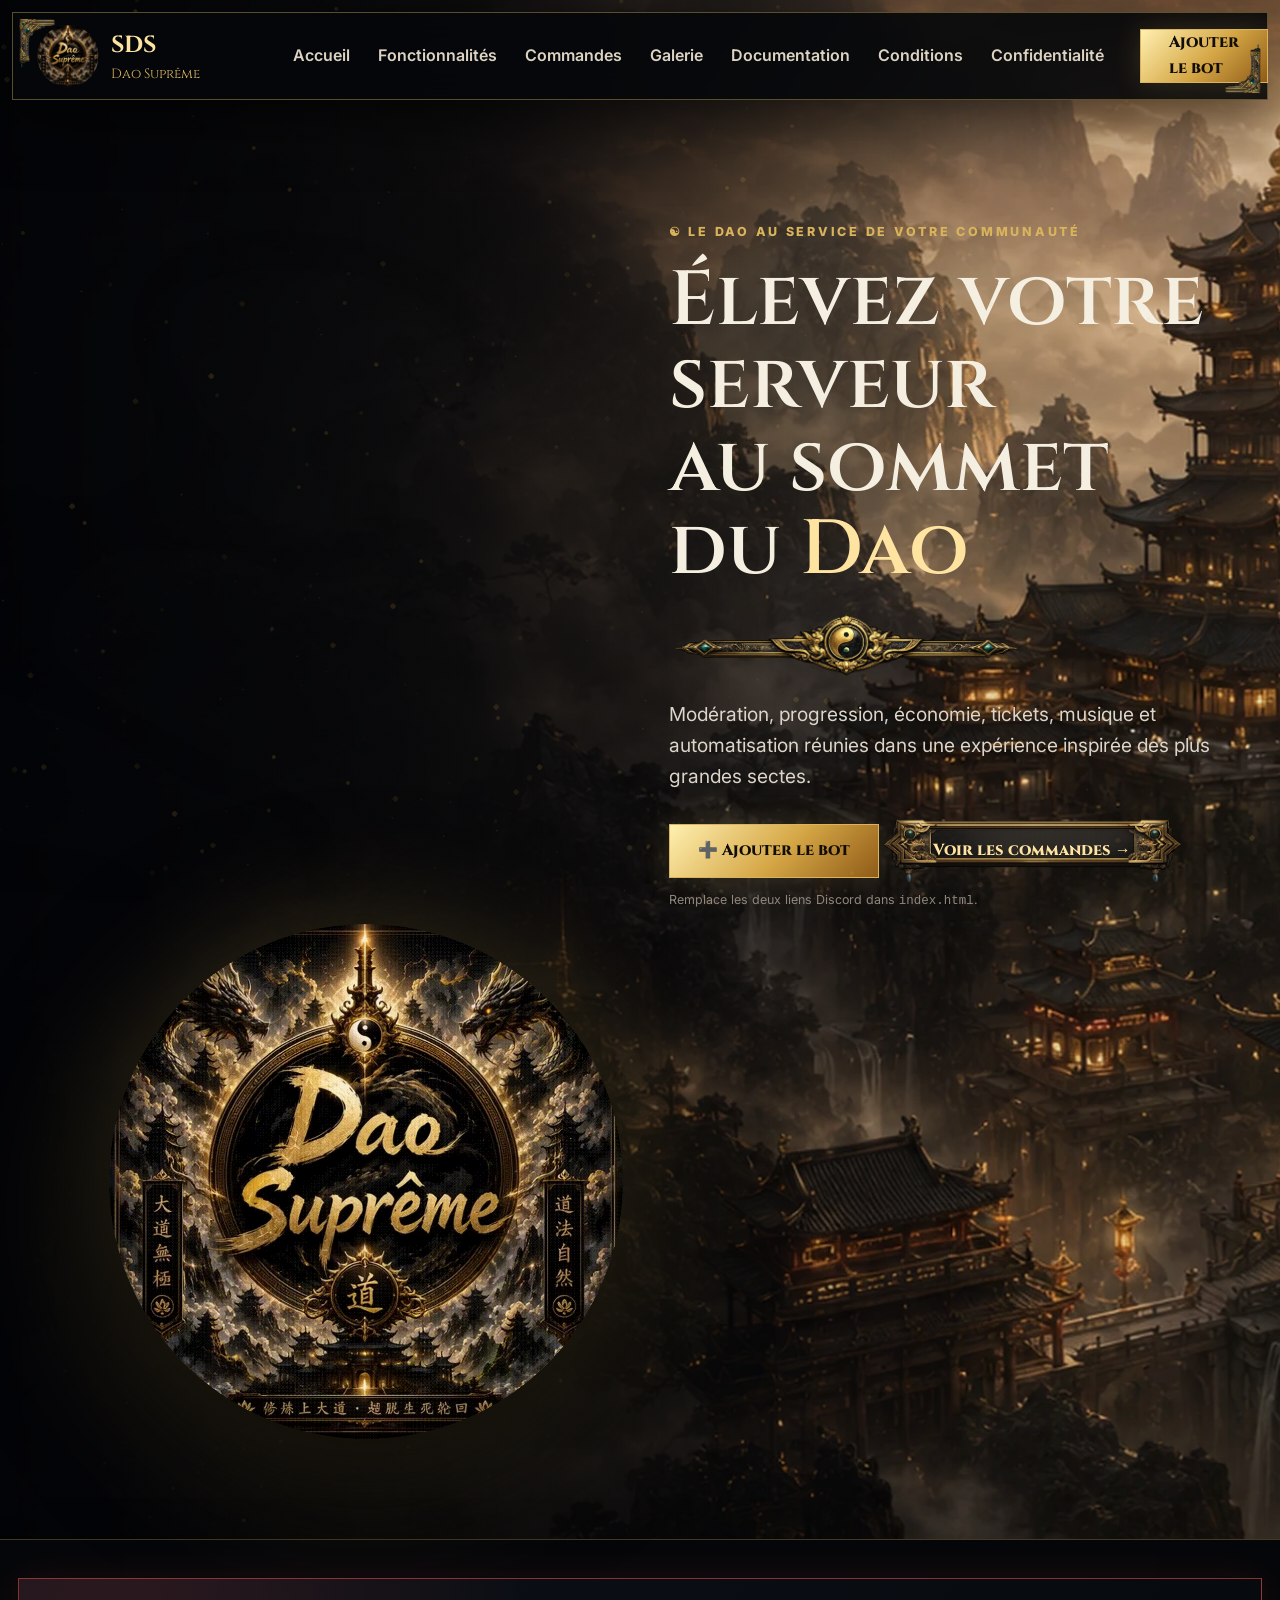
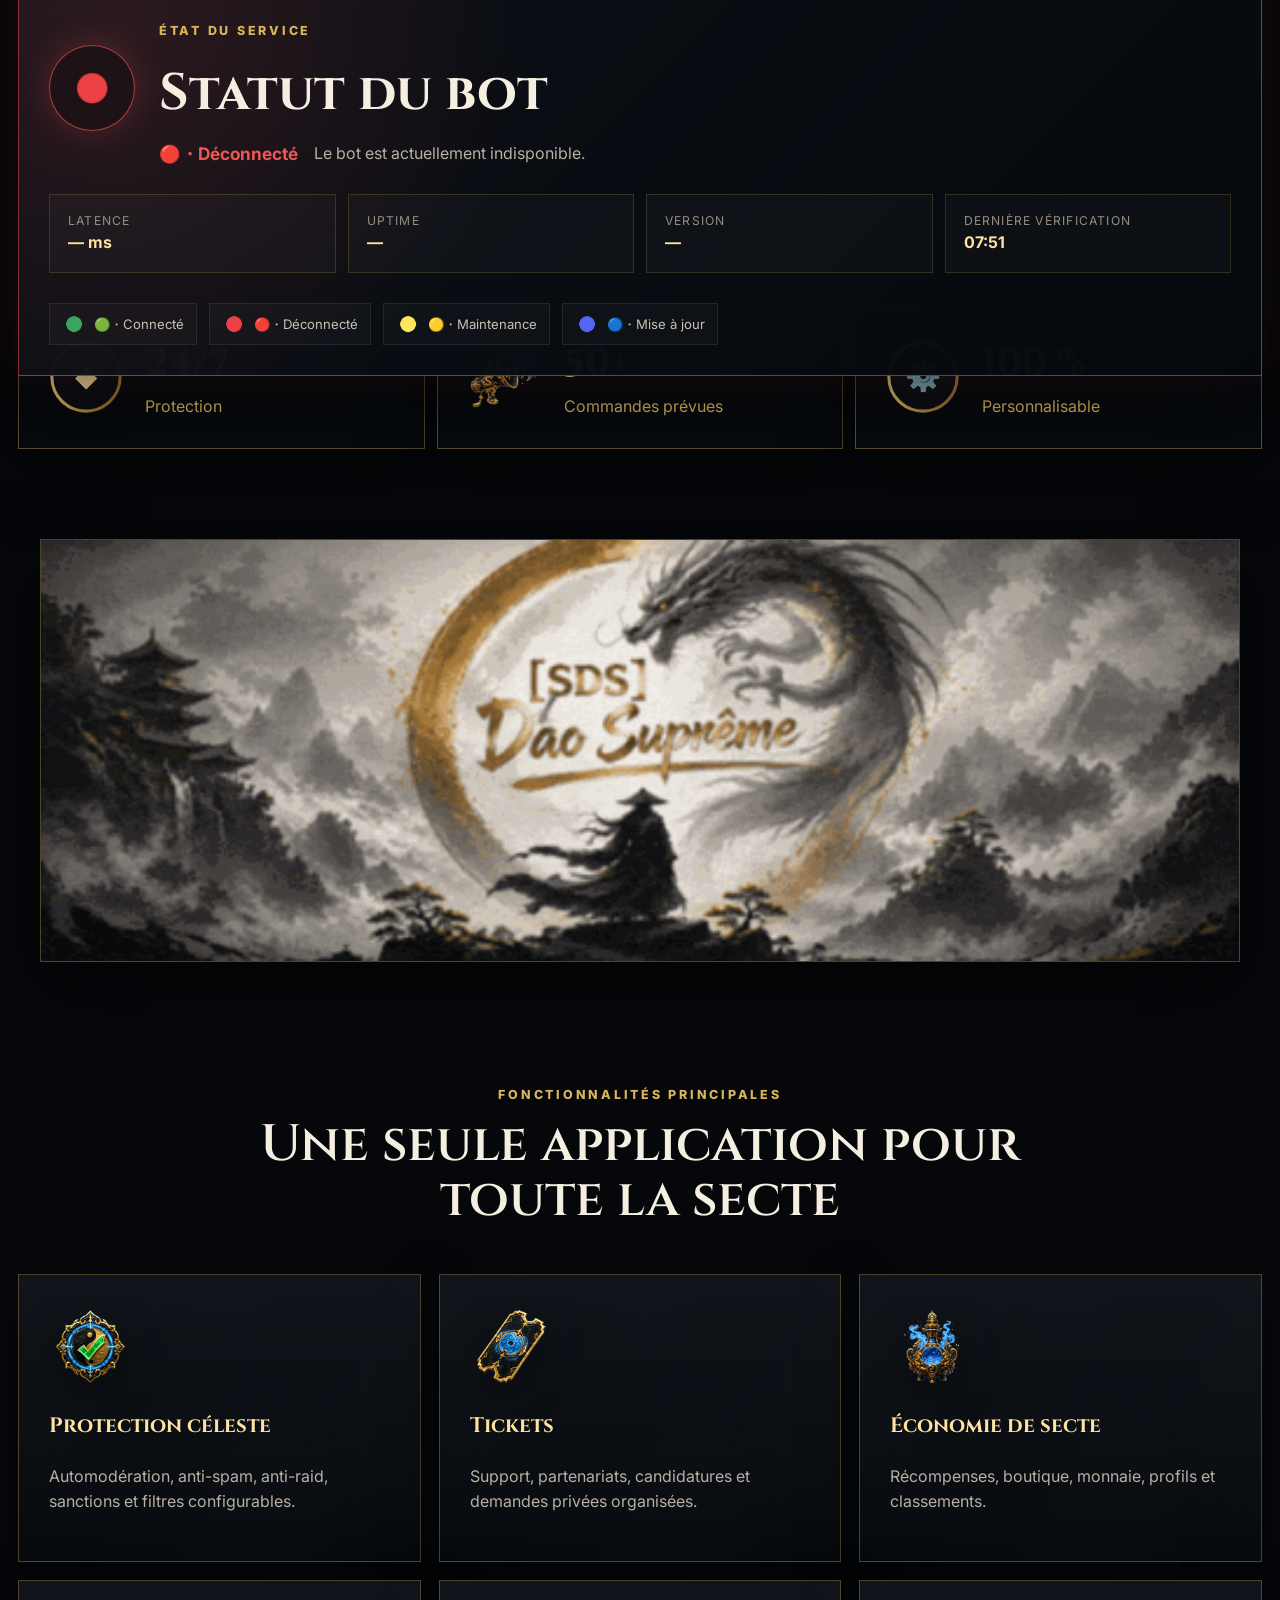
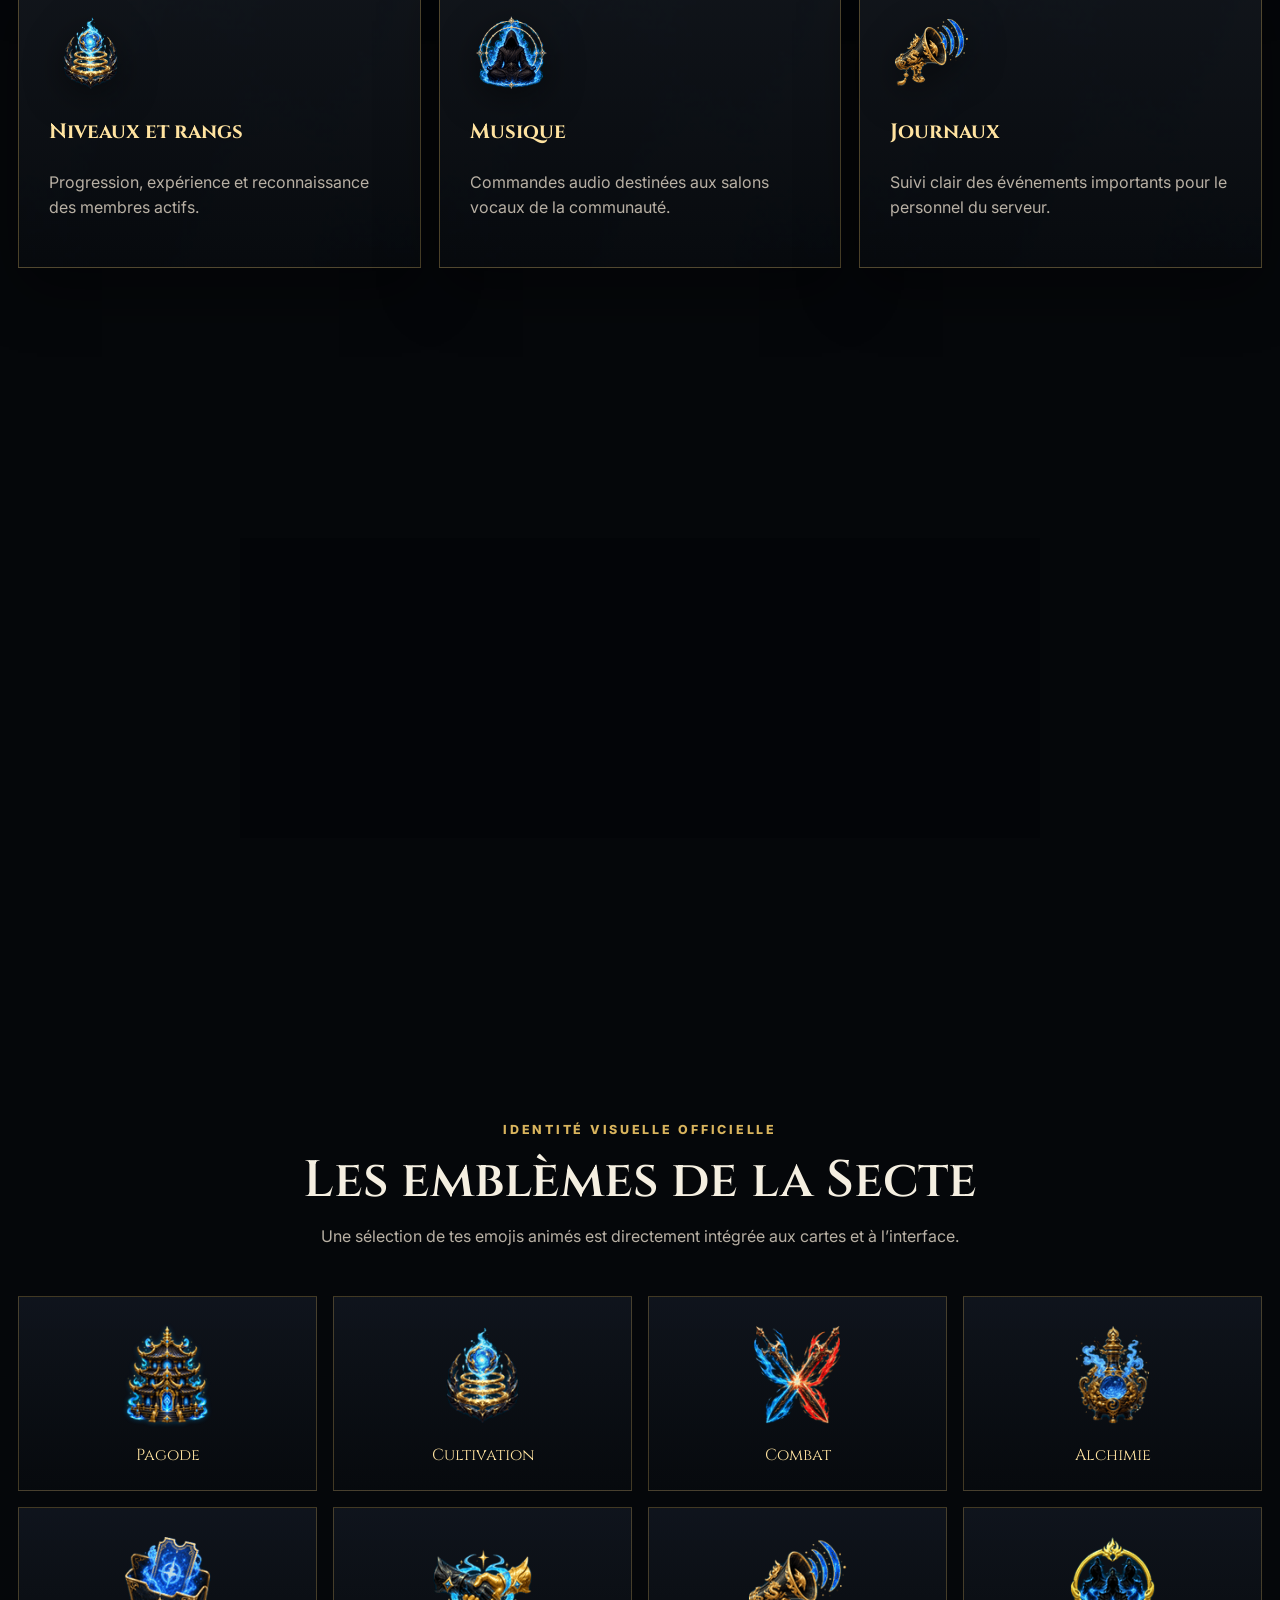
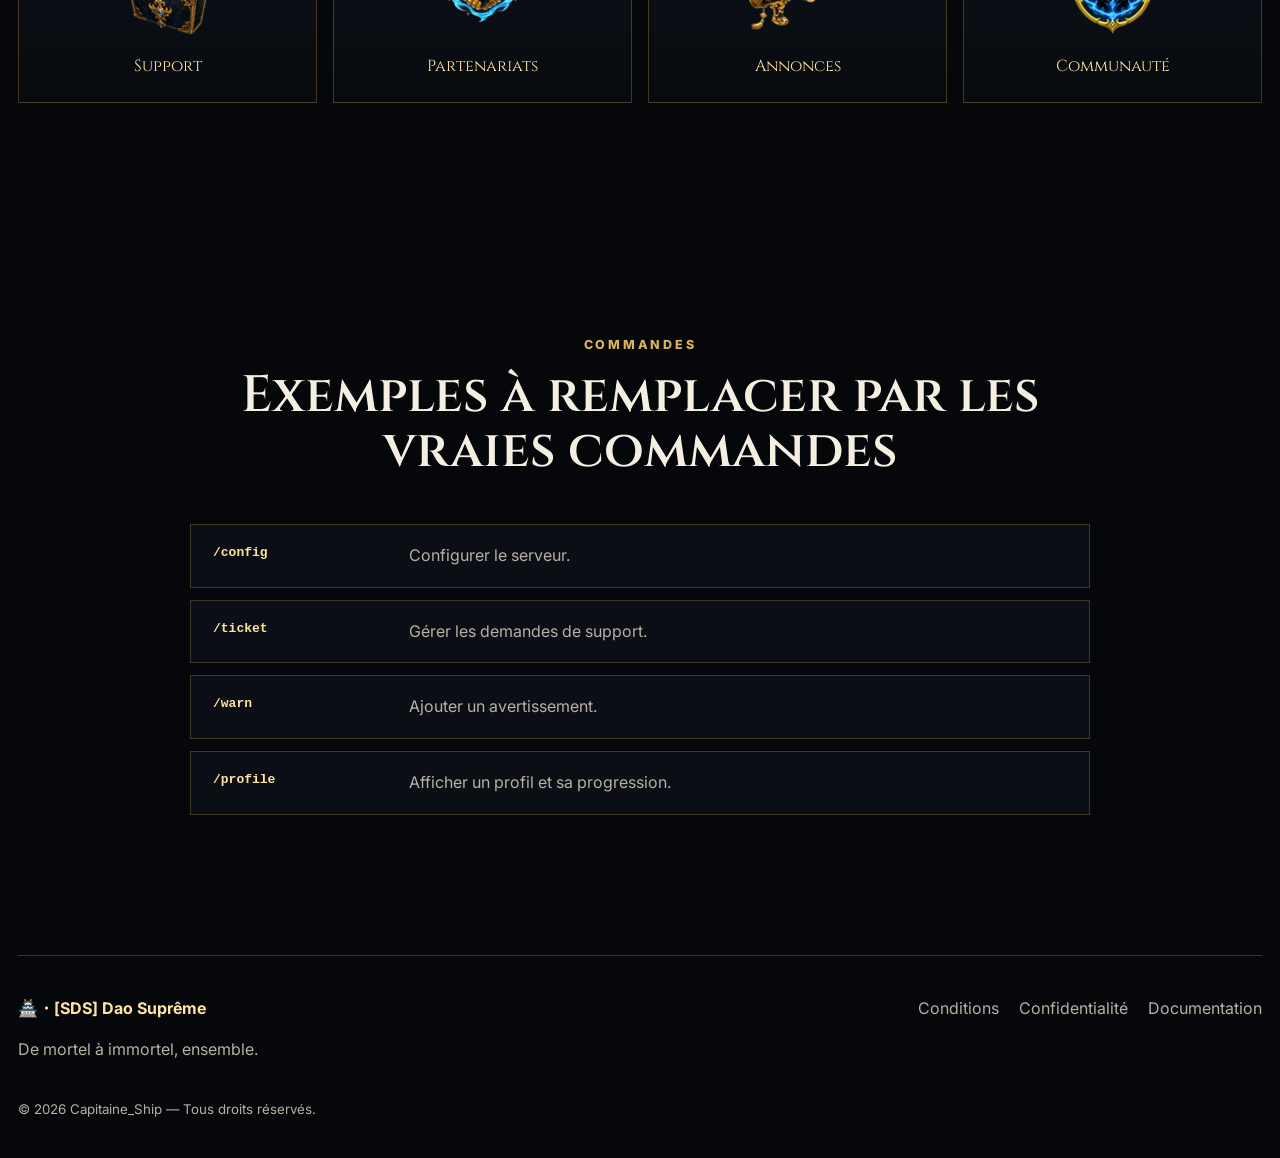
==== index.html @ 2de08980 "Initial Dao Suprême Website V3 Added the complete V3 website with premium SVG assets, animated backg" ====
<!doctype html>
<html lang="fr">
<head>
<meta charset="utf-8">
<meta name="viewport" content="width=device-width,initial-scale=1">
<meta name="theme-color" content="#07090d">
<meta name="description" content="Site officiel du bot Discord 🏯・[SDS] Dao Suprême.">
<title>🏯・[SDS] Dao Suprême</title>
<link rel="icon" href="assets/logos/favicon.png">
<link rel="stylesheet" href="css/style.css">
</head>
<body>
<div class="vfx fog"></div><div class="vfx particles"></div>
<header class="topbar">
  <a class="brand" href="#accueil"><img src="assets/logos/logo-officiel-rond.webp" alt=""><span><b>SDS</b><small>Dao Suprême</small></span></a>
  <button class="menu" aria-label="Menu">☰</button>
  <nav>
    <a href="#accueil">Accueil</a><a href="#fonctionnalites">Fonctionnalités</a>
    <a href="#commandes">Commandes</a><a href="#galerie">Galerie</a><a href="docs.html">Documentation</a>
    <a href="terms.html">Conditions</a><a href="privacy.html">Confidentialité</a>
  </nav>
  <a class="gold-btn top-cta" href="https://discord.com/oauth2/authorize" target="_blank" rel="noopener">Ajouter le bot</a>
</header>

<main>
<section class="hero" id="accueil">
  <div class="hero-overlay"></div>
  <div class="hero-copy">
    <p class="kicker">☯ Le Dao au service de votre communauté</p>
    <h1>Élevez votre serveur<br>au sommet du <span>Dao</span></h1>
    <div class="divider"></div>
    <p class="lead">Modération, progression, économie, tickets, musique et automatisation réunies dans une expérience inspirée des plus grandes sectes.</p>
    <div class="actions">
      <a class="gold-btn" href="https://discord.com/oauth2/authorize" target="_blank" rel="noopener">➕ Ajouter le bot</a>
      <a class="dark-btn" href="#commandes">Voir les commandes →</a>
    </div>
    <p class="edit-note">Remplace les deux liens Discord dans <code>index.html</code>.</p>
  </div>
  <div class="hero-logo"><img src="assets/logos/logo-officiel-rond.webp" alt="Logo Dao Suprême"></div>
</section>

<section class="bot-status-section" aria-labelledby="bot-status-title">
  <div class="status-card">
    <div class="status-main">
      <div class="status-icon-shell">
        <img id="bot-status-icon" src="assets/status/disconnected.webp" alt="">
      </div>
      <div>
        <p class="kicker">État du service</p>
        <h2 id="bot-status-title">Statut du bot</h2>
        <div class="status-line">
          <strong id="bot-status-label">🔴・Déconnecté</strong>
          <span id="bot-status-detail">En attente de connexion à l’API de statut.</span>
        </div>
      </div>
    </div>

    <div class="status-meta">
      <div><span>Latence</span><strong id="bot-latency">— ms</strong></div>
      <div><span>Uptime</span><strong id="bot-uptime">—</strong></div>
      <div><span>Version</span><strong id="bot-version">—</strong></div>
      <div><span>Dernière vérification</span><strong id="bot-last-check">—</strong></div>
    </div>

    <div class="status-legend" aria-label="Légende des états">
      <span><img src="assets/status/connected.webp" alt="">🟢・Connecté</span>
      <span><img src="assets/status/disconnected.webp" alt="">🔴・Déconnecté</span>
      <span><img src="assets/status/maintenance.webp" alt="">🟡・Maintenance</span>
      <span><img src="assets/status/updating.webp" alt="">🔵・Mise à jour</span>
    </div>
  </div>
</section>

<section class="stats">
  <article><img src="assets/icons/support.svg" alt=""><div><strong>24/7</strong><span>Protection</span></div></article>
  <article><img src="assets/emojis/annonce.gif" alt=""><div><strong>50+</strong><span>Commandes prévues</span></div></article>
  <article><img src="assets/icons/configuration.svg" alt=""><div><strong>100 %</strong><span>Personnalisable</span></div></article>
</section>

<section class="banner"><img src="assets/banners/banniere-sds-animee.gif" alt="[SDS] Dao Suprême"></section>

<section class="content-section" id="fonctionnalites">
  <header><p class="kicker">Fonctionnalités principales</p><h2>Une seule application pour toute la secte</h2></header>
  <div class="cards">
    <article><img src="assets/emojis/verification.gif" alt=""><h3>Protection céleste</h3><p>Automodération, anti-spam, anti-raid, sanctions et filtres configurables.</p></article>
    <article><img src="assets/emojis/ticket.gif" alt=""><h3>Tickets</h3><p>Support, partenariats, candidatures et demandes privées organisées.</p></article>
    <article><img src="assets/emojis/alchimie.gif" alt=""><h3>Économie de secte</h3><p>Récompenses, boutique, monnaie, profils et classements.</p></article>
    <article><img src="assets/emojis/cultivation.gif" alt=""><h3>Niveaux et rangs</h3><p>Progression, expérience et reconnaissance des membres actifs.</p></article>
    <article><img src="assets/emojis/meditation.gif" alt=""><h3>Musique</h3><p>Commandes audio destinées aux salons vocaux de la communauté.</p></article>
    <article><img src="assets/emojis/annonce.gif" alt=""><h3>Journaux</h3><p>Suivi clair des événements importants pour le personnel du serveur.</p></article>
  </div>
</section>

<section class="gate-section">
  <div><p class="kicker">Entrez dans la secte</p><h2>La Porte céleste vous attend</h2><p>Un univers visuel cohérent, du profil Discord jusqu'au site officiel.</p></div>
</section>


<section class="content-section emoji-showcase" id="galerie">
  <header>
    <p class="kicker">Identité visuelle officielle</p>
    <h2>Les emblèmes de la Secte</h2>
    <p>Une sélection de tes emojis animés est directement intégrée aux cartes et à l’interface.</p>
  </header>
  <div class="emoji-grid">
    <article><img src="assets/emojis/pagode.webp" alt="Pagode"><span>Pagode</span></article>
    <article><img src="assets/emojis/cultivation.gif" alt="Cultivation"><span>Cultivation</span></article>
    <article><img src="assets/emojis/combat.gif" alt="Combat"><span>Combat</span></article>
    <article><img src="assets/emojis/alchimie.gif" alt="Alchimie"><span>Alchimie</span></article>
    <article><img src="assets/emojis/ticket_open.gif" alt="Ticket"><span>Support</span></article>
    <article><img src="assets/emojis/partenariat.gif" alt="Partenariat"><span>Partenariats</span></article>
    <article><img src="assets/emojis/annonce.gif" alt="Annonce"><span>Annonces</span></article>
    <article><img src="assets/emojis/groupe.gif" alt="Groupe"><span>Communauté</span></article>
  </div>
</section>

<section class="content-section commands" id="commandes">
  <header><p class="kicker">Commandes</p><h2>Exemples à remplacer par les vraies commandes</h2></header>
  <div class="command-list">
    <div><code>/config</code><span>Configurer le serveur.</span></div>
    <div><code>/ticket</code><span>Gérer les demandes de support.</span></div>
    <div><code>/warn</code><span>Ajouter un avertissement.</span></div>
    <div><code>/profile</code><span>Afficher un profil et sa progression.</span></div>
  </div>
</section>
</main>

<footer>
  <div><b>🏯・[SDS] Dao Suprême</b><p>De mortel à immortel, ensemble.</p></div>
  <div><a href="terms.html">Conditions</a><a href="privacy.html">Confidentialité</a><a href="docs.html">Documentation</a></div>
  <small>© 2026 Capitaine_Ship — Tous droits réservés.</small>
</footer>
<script src="js/config.js"></script>
<script src="js/status.js"></script>
<script src="js/script.js"></script>
</body></html>
---- css/style.css ----
@import url('https://fonts.googleapis.com/css2?family=Cinzel:wght@500;600;700&family=Inter:wght@400;500;600;700;800&display=swap');
:root{--bg:#05070a;--panel:#0b0f15;--text:#f5efe1;--muted:#b8b0a4;--gold:#d9b45d;--gold2:#ffe3a0;--red:#8f241c}
*{box-sizing:border-box}html{scroll-behavior:smooth}body{margin:0;background:#05070a;color:var(--text);font-family:Inter,sans-serif;line-height:1.6;overflow-x:hidden}a{text-decoration:none;color:inherit}img{display:block}.vfx{position:fixed;inset:0;pointer-events:none;z-index:5}.fog{background:url("../assets/vfx/brume.png") center/cover;opacity:.11;animation:fog 28s ease-in-out infinite alternate}.particles{background:url("../assets/vfx/particules-dorees.png") center/cover;opacity:.22;animation:float 18s linear infinite}@keyframes fog{to{transform:translateX(3%) scale(1.04)}}@keyframes float{to{transform:translateY(-2%)}}.topbar{position:fixed;z-index:20;top:12px;left:50%;transform:translateX(-50%);width:min(1460px,calc(100% - 24px));min-height:88px;display:flex;align-items:center;gap:36px;padding:12px 24px;background:rgba(5,7,10,.91);border:1px solid rgba(217,180,93,.4);box-shadow:0 20px 60px rgba(0,0,0,.55);backdrop-filter:blur(16px)}.topbar:before,.topbar:after{content:"";position:absolute;width:39px;height:52px;background:url("../assets/ui/coin-ornement.svg") center/contain no-repeat}.topbar:before{left:4px;top:4px}.topbar:after{right:4px;bottom:4px;transform:rotate(180deg)}.topbar.compact{position:relative;margin-top:12px}.brand{display:flex;align-items:center;gap:12px;min-width:220px}.brand img{width:62px;height:62px;border-radius:50%}.brand span{display:flex;flex-direction:column}.brand b{font-family:Cinzel;font-size:1.45rem;color:var(--gold2)}.brand small{font-family:Cinzel;color:var(--gold)}nav{display:flex;gap:28px;align-items:center;margin:auto}nav a{color:#ddd3c2;font-weight:600}nav a:hover{color:var(--gold2)}.gold-btn,.dark-btn{display:inline-flex;align-items:center;justify-content:center;min-height:54px;padding:0 28px;font-weight:800;font-family:Cinzel;border:1px solid var(--gold);transition:.2s}.gold-btn{color:#120e07;background:linear-gradient(135deg,#fff0b0,#d5a645 54%,#8f5b18);box-shadow:0 0 30px rgba(217,180,93,.18)}.dark-btn{background:rgba(6,8,12,.76);color:var(--gold2)}.gold-btn:hover,.dark-btn:hover{transform:translateY(-2px);filter:brightness(1.08)}.menu{display:none;background:none;color:white;border:0;font-size:1.6rem}.hero{position:relative;min-height:900px;padding:210px max(5vw,48px) 100px;display:grid;grid-template-columns:1.05fr .95fr;align-items:center;background:linear-gradient(90deg,rgba(3,4,7,.98) 0%,rgba(3,4,7,.77) 37%,rgba(3,4,7,.08) 76%),url("../assets/backgrounds/hero-temple.webp") center/cover no-repeat;border-bottom:1px solid rgba(217,180,93,.3)}.hero:after{content:"";position:absolute;inset:0;background:url("../assets/vfx/rayons-lumiere.png") center/cover;opacity:.65;pointer-events:none}.hero-copy,.hero-logo{position:relative;z-index:2}.kicker{text-transform:uppercase;letter-spacing:.22em;color:var(--gold);font-weight:800;font-size:.78rem}.hero h1,.content-section h2,.gate-section h2,.legal h1{font-family:Cinzel;font-weight:600;line-height:1.08}.hero h1{font-size:clamp(3.5rem,6vw,7rem);margin:18px 0}.hero h1 span{color:var(--gold2)}.divider{width:min(780px,92%);height:70px;background:url("../assets/ui/separateur-dao.svg") left center/contain no-repeat}.lead{max-width:720px;font-size:1.2rem;color:#ddd5c9}.actions{display:flex;gap:18px;flex-wrap:wrap;margin-top:32px}.edit-note{font-size:.78rem;color:#8f877c}.hero-logo{display:grid;place-items:center}.hero-logo img{width:min(520px,85%);border-radius:50%;filter:drop-shadow(0 30px 70px rgba(0,0,0,.85)) drop-shadow(0 0 35px rgba(217,180,93,.25));animation:pulse 4.5s ease-in-out infinite}@keyframes pulse{50%{transform:scale(1.025)}}.stats{position:relative;z-index:8;width:min(1400px,calc(100% - 36px));margin:-72px auto 0;display:grid;grid-template-columns:repeat(3,1fr);gap:12px}.stats article{display:flex;align-items:center;gap:20px;padding:28px;background:rgba(7,10,14,.96);border:1px solid rgba(217,180,93,.4);box-shadow:0 24px 65px rgba(0,0,0,.5)}.stats img{width:78px}.stats strong{font-family:Cinzel;font-size:2.4rem;color:var(--gold2);display:block}.stats span{color:var(--gold)}.banner{width:min(1200px,calc(100% - 36px));margin:90px auto 0;border:1px solid rgba(217,180,93,.35);box-shadow:0 25px 70px rgba(0,0,0,.55);overflow:hidden}.banner img{width:100%;height:auto}.content-section{width:min(1300px,calc(100% - 36px));margin:0 auto;padding:110px 0}.content-section header{text-align:center;max-width:900px;margin:0 auto 46px}.content-section h2,.gate-section h2{font-size:clamp(2.4rem,4vw,4.5rem);margin:12px 0}.cards{display:grid;grid-template-columns:repeat(3,1fr);gap:18px}.cards article{position:relative;padding:30px;border:1px solid rgba(217,180,93,.32);background:linear-gradient(180deg,rgba(17,21,27,.96),rgba(7,10,14,.96)),url("../assets/textures/obsidienne.webp");box-shadow:0 22px 55px rgba(0,0,0,.4)}.cards article:after{content:"";position:absolute;inset:-3px;background:url("../assets/ui/cadre-carte.svg") center/100% 100% no-repeat;opacity:.72;pointer-events:none;z-index:2}.cards article>*{position:relative;z-index:3}.cards img{width:68px}.cards h3{font-family:Cinzel;color:var(--gold2);font-size:1.3rem}.cards p{color:var(--muted)}.gate-section{min-height:620px;display:flex;align-items:center;justify-content:center;text-align:center;padding:70px 24px;background:linear-gradient(rgba(3,4,7,.3),rgba(3,4,7,.7)),url("../assets/backgrounds/porte-celeste-animee.gif") center/cover no-repeat;background-attachment:fixed}.gate-section>div{max-width:800px;padding:42px;background:rgba(4,6,9,.65);border:1px solid rgba(217,180,93,.35);backdrop-filter:blur(8px)}.commands{padding-bottom:140px}.command-list{max-width:900px;margin:auto;display:grid;gap:12px}.command-list div{display:grid;grid-template-columns:180px 1fr;gap:16px;padding:18px 22px;border:1px solid rgba(217,180,93,.25);background:#0b0f15}.command-list code{color:var(--gold2);font-weight:800}.command-list span{color:var(--muted)}footer{position:relative;z-index:8;display:grid;grid-template-columns:1fr auto;gap:20px;width:min(1300px,calc(100% - 36px));margin:auto;padding:40px 0;border-top:1px solid rgba(217,180,93,.25);color:var(--muted)}footer b{color:var(--gold2)}footer div:nth-child(2){display:flex;gap:20px}footer small{grid-column:1/-1}.legal{width:min(980px,calc(100% - 36px));margin:auto;padding:90px 0}.legal-head{text-align:center;margin-bottom:30px}.legal h1{font-size:clamp(2.7rem,5vw,5rem)}.legal article{padding:48px;border:1px solid rgba(217,180,93,.32);background:#0b0f15;box-shadow:0 24px 70px rgba(0,0,0,.5)}.legal section+section{border-top:1px solid rgba(255,255,255,.07);margin-top:28px;padding-top:20px}.legal h2{font-family:Cinzel;color:var(--gold2)}.legal p,.legal li{color:#c9c1b4}.legal code{color:var(--gold2)}@media(max-width:980px){.topbar{min-height:74px}.top-cta{display:none}.menu{display:block;margin-left:auto}.topbar nav{display:none;position:absolute;top:82px;left:0;right:0;flex-direction:column;padding:22px;background:#07090d;border:1px solid rgba(217,180,93,.3)}.topbar nav.open{display:flex}.hero{grid-template-columns:1fr;padding:170px 28px 80px;background:linear-gradient(180deg,rgba(3,4,7,.86),rgba(3,4,7,.78)),url("../assets/backgrounds/hero-temple.webp") 70% center/cover}.hero-logo{margin-top:40px}.stats,.cards{grid-template-columns:1fr}.stats{margin-top:20px}.gate-section{background-attachment:scroll}}@media(max-width:600px){.brand{min-width:0}.brand small{display:none}.brand img{width:48px;height:48px}.hero{min-height:auto}.hero h1{font-size:3rem}.actions{flex-direction:column}.gold-btn,.dark-btn{width:100%}.content-section{padding:80px 0}.legal article{padding:24px}.command-list div{grid-template-columns:1fr}footer{display:flex;flex-direction:column}}


/* ---------- V3 : statut du bot + emojis officiels ---------- */
.bot-status-section{
  position:relative;
  z-index:9;
  width:min(1400px,calc(100% - 36px));
  margin:38px auto 0;
}
.status-card{
  --status-color:#e15555;
  display:grid;
  gap:26px;
  padding:30px;
  border:1px solid color-mix(in srgb,var(--status-color) 55%,transparent);
  background:
    radial-gradient(circle at 8% 12%,color-mix(in srgb,var(--status-color) 14%,transparent),transparent 34%),
    linear-gradient(135deg,rgba(13,17,24,.98),rgba(5,8,12,.98));
  box-shadow:0 24px 70px rgba(0,0,0,.5),0 0 36px color-mix(in srgb,var(--status-color) 12%,transparent);
  transition:border-color .3s,box-shadow .3s;
}
.status-card[data-status="connected"]{--status-color:#42d47c}
.status-card[data-status="disconnected"]{--status-color:#ef5555}
.status-card[data-status="maintenance"]{--status-color:#f2c84b}
.status-card[data-status="updating"]{--status-color:#4ca7ff}
.status-main{display:flex;align-items:center;gap:24px}
.status-icon-shell{
  width:86px;height:86px;display:grid;place-items:center;flex:0 0 auto;
  border-radius:50%;border:1px solid color-mix(in srgb,var(--status-color) 65%,transparent);
  background:color-mix(in srgb,var(--status-color) 9%,#080b10);
  box-shadow:0 0 34px color-mix(in srgb,var(--status-color) 25%,transparent);
}
.status-icon-shell img{width:46px;height:46px;image-rendering:auto}
.status-main h2{font-family:Cinzel;margin:2px 0 5px;font-size:clamp(2rem,4vw,3.4rem)}
.status-line{display:flex;gap:16px;align-items:center;flex-wrap:wrap}
.status-line strong{font-size:1.08rem;color:var(--status-color)}
.status-line span{color:var(--muted)}
.status-meta{display:grid;grid-template-columns:repeat(4,1fr);gap:12px}
.status-meta>div{
  padding:16px 18px;border:1px solid rgba(217,180,93,.18);
  background:rgba(255,255,255,.025)
}
.status-meta span{display:block;color:#958d81;font-size:.76rem;text-transform:uppercase;letter-spacing:.1em}
.status-meta strong{color:var(--gold2)}
.status-legend{display:flex;gap:12px;flex-wrap:wrap;padding-top:4px}
.status-legend span{
  display:inline-flex;align-items:center;gap:8px;padding:8px 12px;
  border:1px solid rgba(255,255,255,.08);background:rgba(255,255,255,.025);
  color:#c9c1b4;font-size:.82rem
}
.status-legend img{width:24px;height:24px}

.cards article>img{
  width:84px;height:84px;object-fit:contain;
  filter:drop-shadow(0 8px 18px rgba(0,0,0,.5))
}
.emoji-showcase header>p:last-child{color:var(--muted)}
.emoji-grid{display:grid;grid-template-columns:repeat(4,1fr);gap:16px}
.emoji-grid article{
  min-height:190px;display:grid;place-items:center;align-content:center;gap:12px;
  padding:22px;border:1px solid rgba(217,180,93,.28);
  background:linear-gradient(180deg,rgba(16,21,29,.95),rgba(7,10,14,.96));
  transition:.22s transform,.22s border-color
}
.emoji-grid article:hover{transform:translateY(-5px);border-color:rgba(255,227,160,.7)}
.emoji-grid img{width:112px;height:112px;object-fit:contain}
.emoji-grid span{font-family:Cinzel;color:var(--gold2)}

@media(max-width:900px){
  .status-meta{grid-template-columns:1fr 1fr}
  .emoji-grid{grid-template-columns:1fr 1fr}
}
@media(max-width:560px){
  .status-main{align-items:flex-start}
  .status-icon-shell{width:68px;height:68px}
  .status-meta,.emoji-grid{grid-template-columns:1fr}
  .status-card{padding:22px}
}


/* Compatibilité des assets SVG illustrés */
.dark-btn{
  position:relative;
  isolation:isolate;
  border:0;
  background:transparent;
  min-width:270px;
}
.dark-btn::before{
  content:"";
  position:absolute;
  inset:-10px -18px;
  z-index:-1;
  background:url("../assets/ui/cadre-bouton.svg") center/100% 100% no-repeat;
  pointer-events:none;
}
.dark-btn:hover::before{
  filter:brightness(1.16) drop-shadow(0 0 12px rgba(217,180,93,.30));
}

@media(max-width:600px){
  .dark-btn::before{inset:-8px -10px}
  .divider{height:52px;width:100%}
}
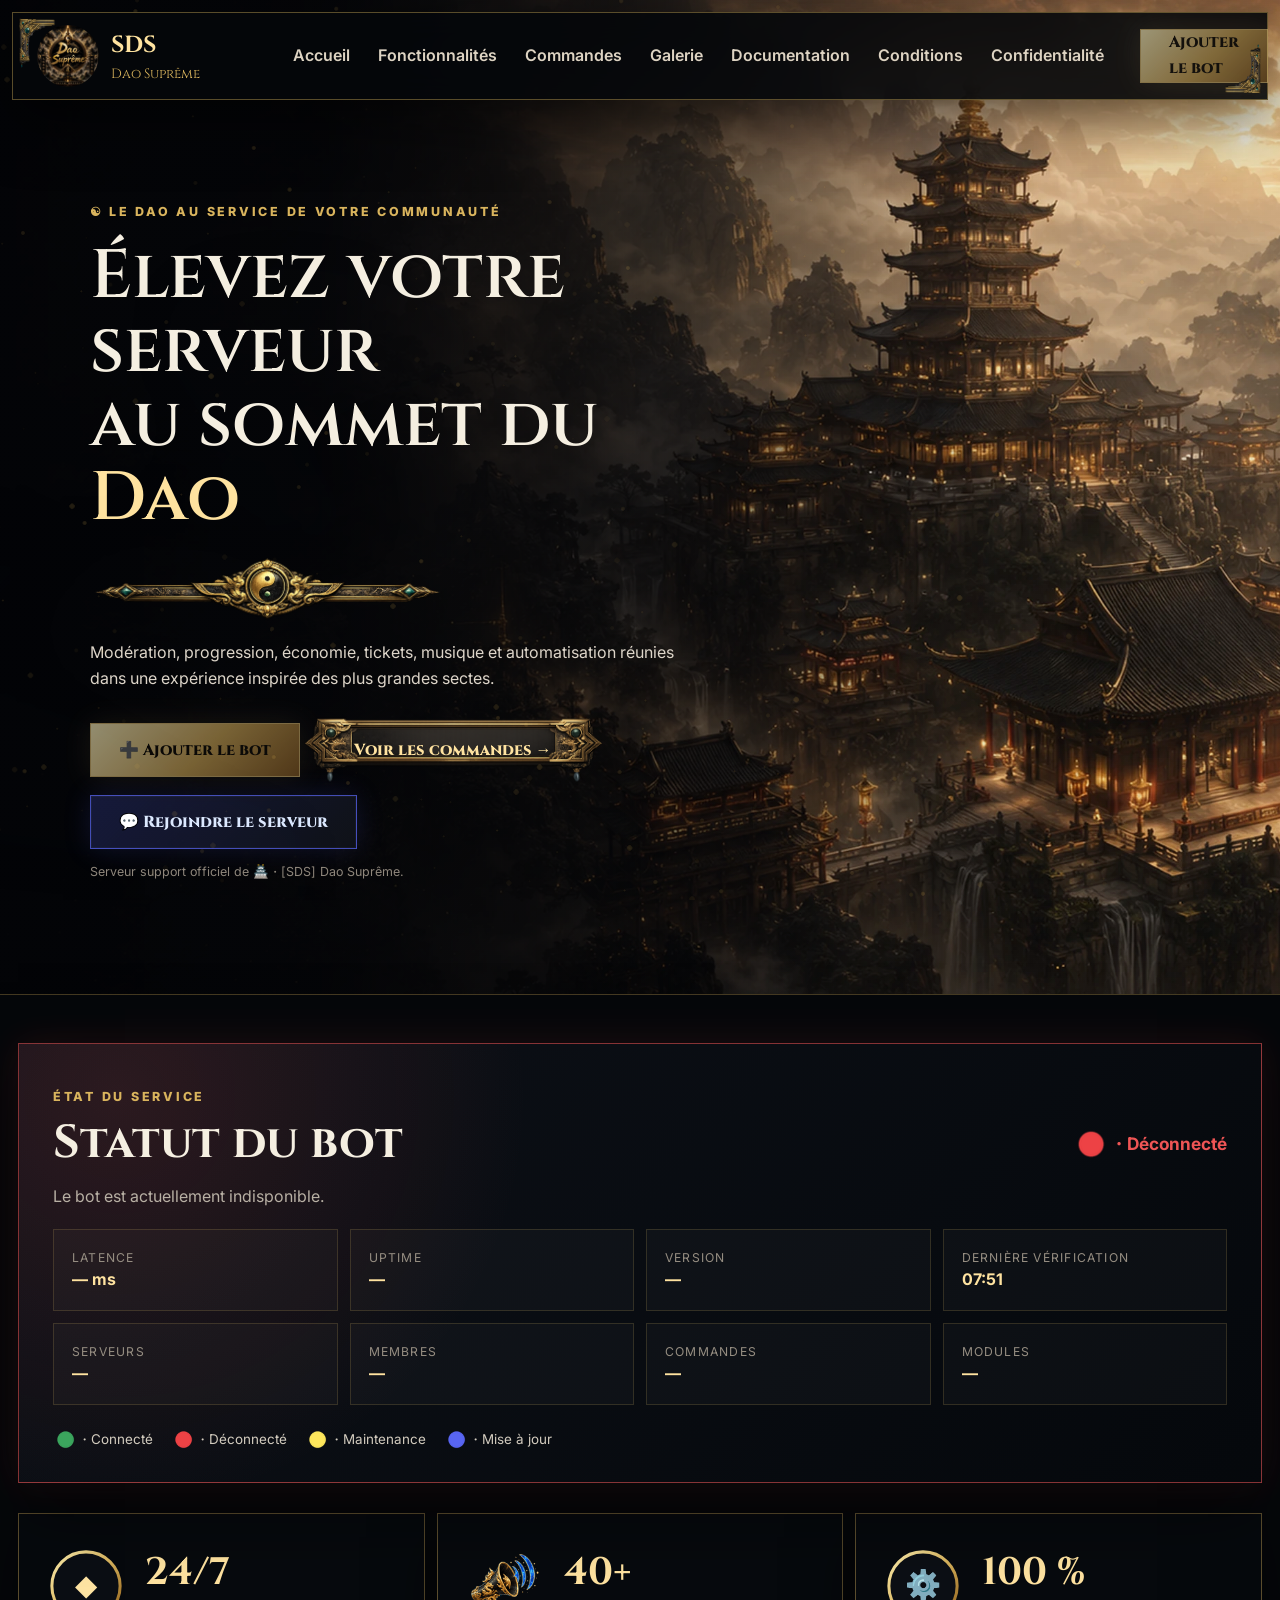
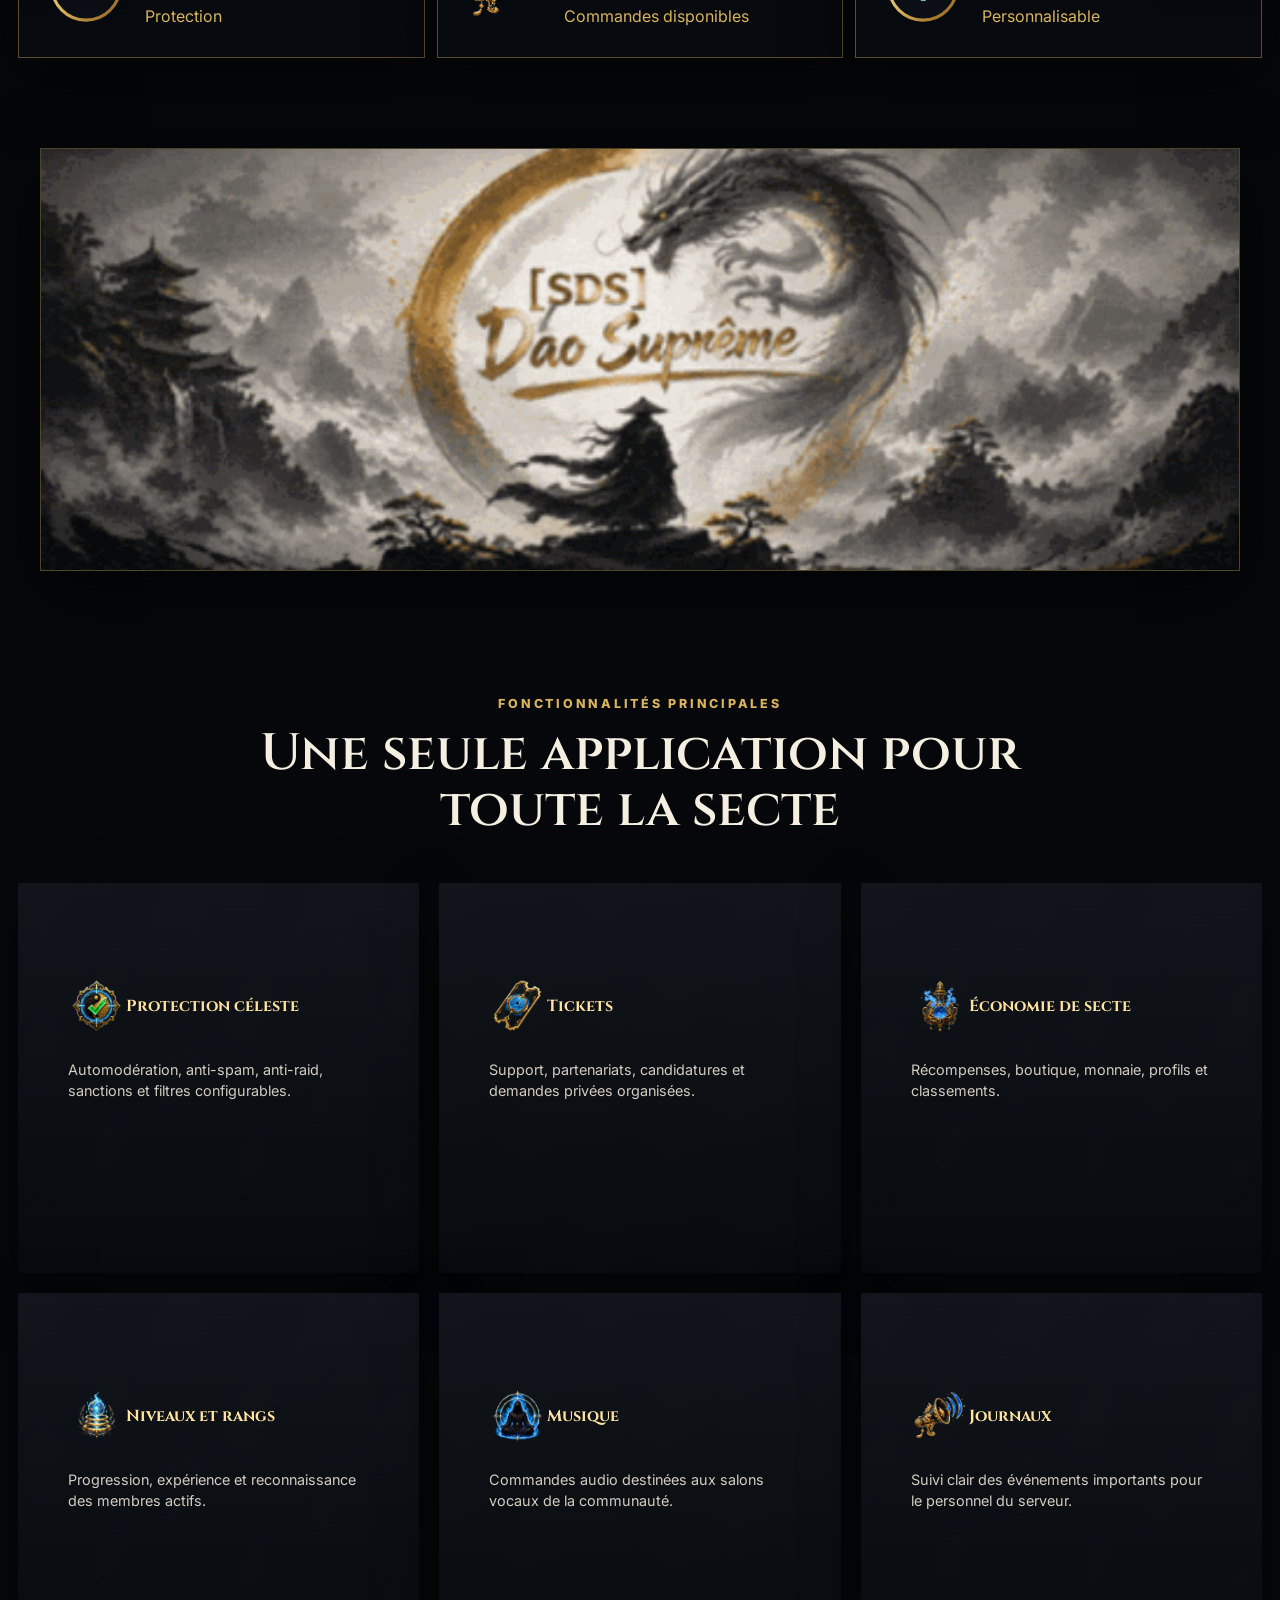
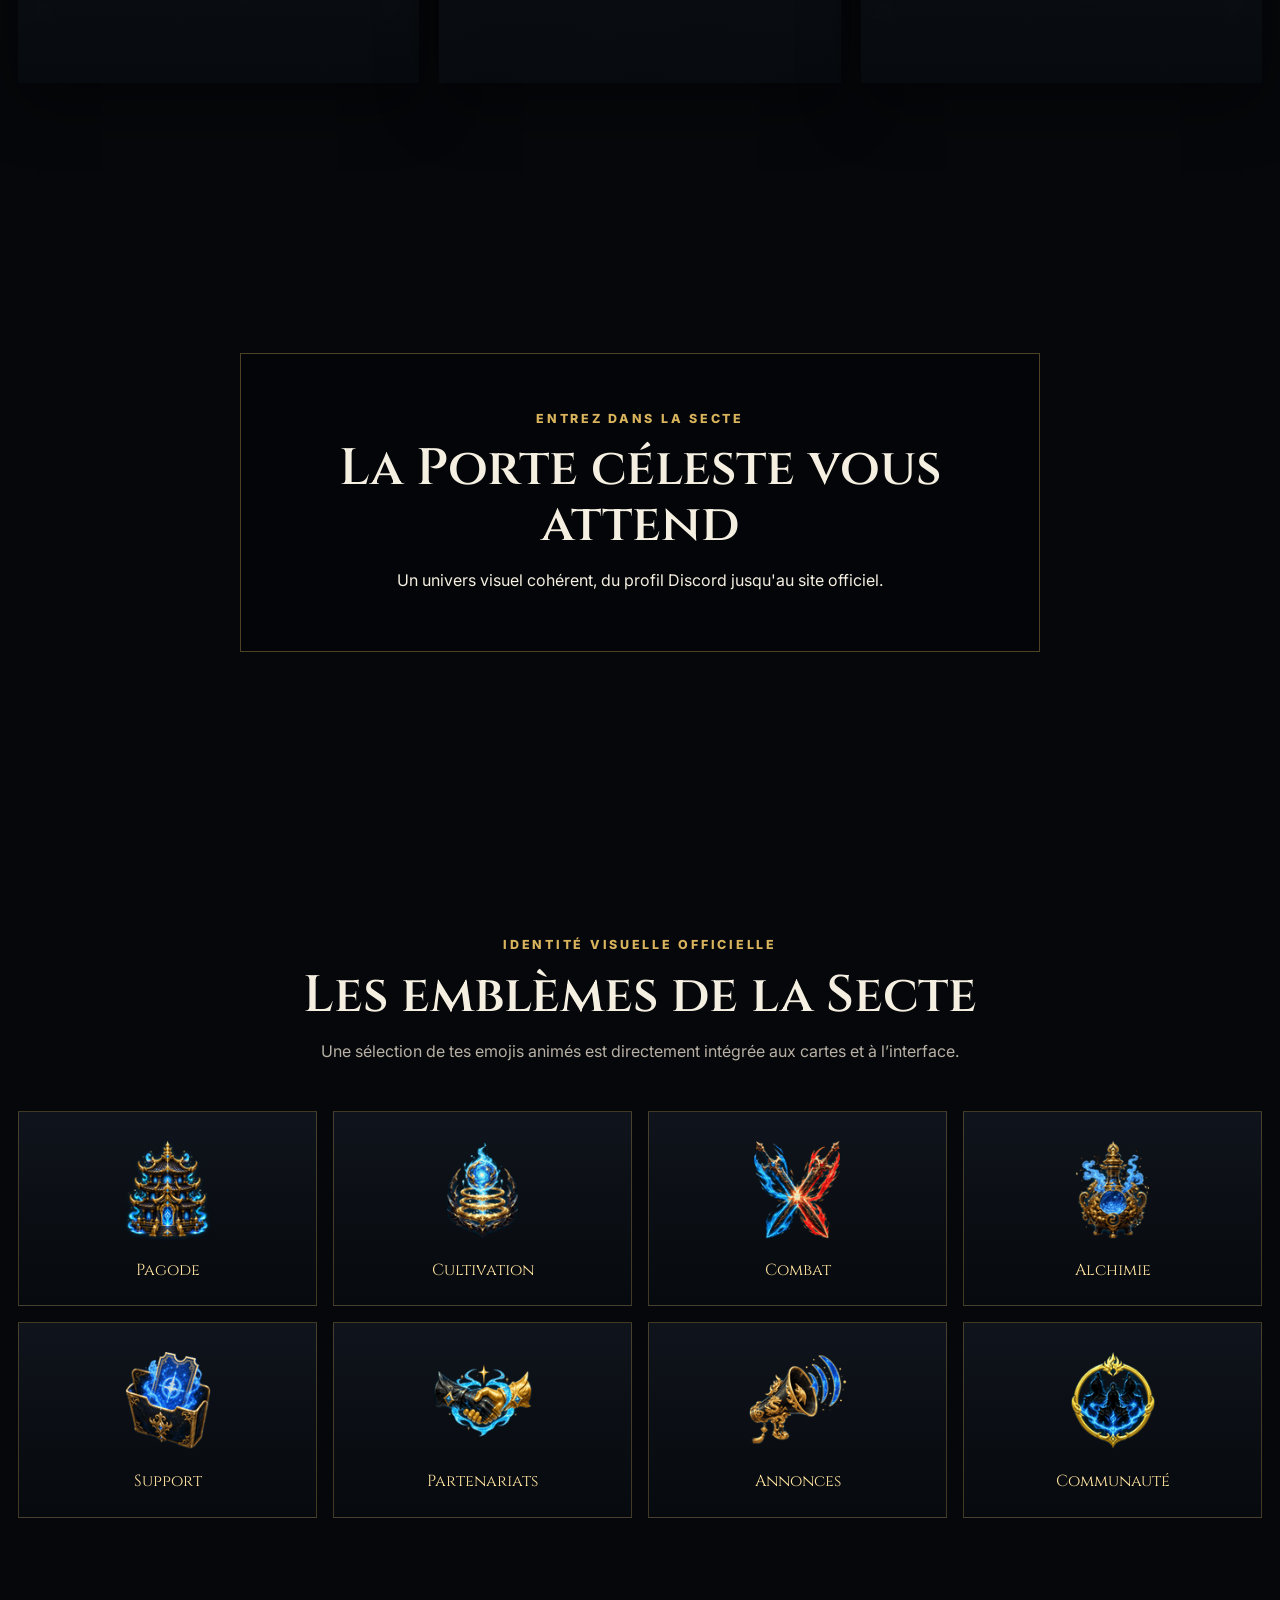
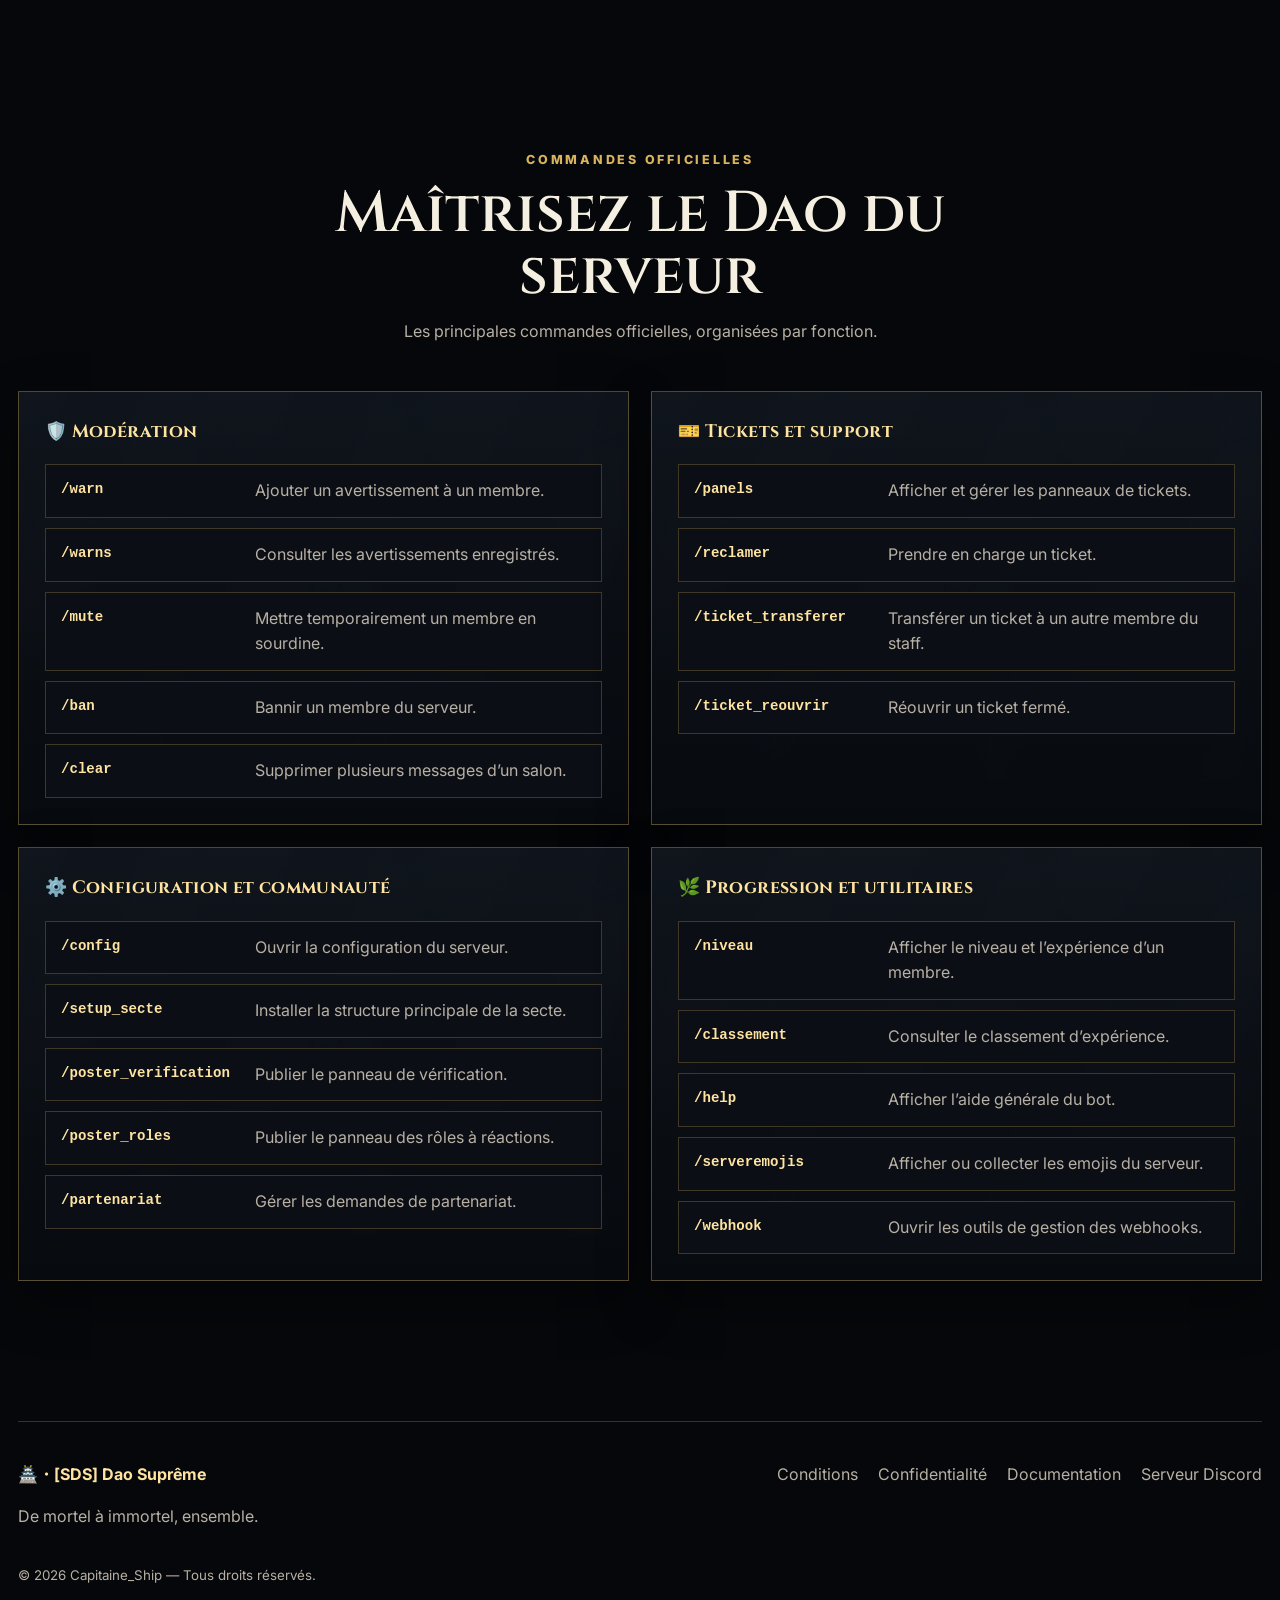
==== commit 67b13222: "Finalize homepage cards, commands and bot status" ====
--- a/index.html
+++ b/index.html
@@ -19,7 +19,7 @@
     <a href="#commandes">Commandes</a><a href="#galerie">Galerie</a><a href="docs.html">Documentation</a>
     <a href="terms.html">Conditions</a><a href="privacy.html">Confidentialité</a>
   </nav>
-  <a class="gold-btn top-cta" href="https://discord.com/oauth2/authorize" target="_blank" rel="noopener">Ajouter le bot</a>
+  <a class="gold-btn top-cta bot-invite-link" href="#" target="_blank" rel="noopener">Ajouter le bot</a>
 </header>
 
 <main>
@@ -30,64 +30,94 @@
     <h1>Élevez votre serveur<br>au sommet du <span>Dao</span></h1>
     <div class="divider"></div>
     <p class="lead">Modération, progression, économie, tickets, musique et automatisation réunies dans une expérience inspirée des plus grandes sectes.</p>
-    <div class="actions">
-      <a class="gold-btn" href="https://discord.com/oauth2/authorize" target="_blank" rel="noopener">➕ Ajouter le bot</a>
-      <a class="dark-btn" href="#commandes">Voir les commandes →</a>
-    </div>
-    <p class="edit-note">Remplace les deux liens Discord dans <code>index.html</code>.</p>
-  </div>
-  <div class="hero-logo"><img src="assets/logos/logo-officiel-rond.webp" alt="Logo Dao Suprême"></div>
+    <div class="actions hero-actions">
+      <a class="gold-btn bot-invite-link" href="#" target="_blank" rel="noopener">
+        ➕ Ajouter le bot
+      </a>
+      <a class="dark-btn" href="#commandes">
+        Voir les commandes →
+      </a>
+      <a class="server-btn server-invite-link" href="https://discord.gg/gZECKTkRWD" target="_blank" rel="noopener">
+        💬 Rejoindre le serveur
+      </a>
+    </div>
+    <p class="edit-note">
+      Serveur support officiel de 🏯・[SDS] Dao Suprême.
+    </p>
+  </div>
+  
 </section>
 
 <section class="bot-status-section" aria-labelledby="bot-status-title">
-  <div class="status-card">
-    <div class="status-main">
-      <div class="status-icon-shell">
-        <img id="bot-status-icon" src="assets/status/disconnected.webp" alt="">
-      </div>
+  <div class="status-card" data-status="disconnected">
+    <div class="status-header">
       <div>
         <p class="kicker">État du service</p>
         <h2 id="bot-status-title">Statut du bot</h2>
-        <div class="status-line">
-          <strong id="bot-status-label">🔴・Déconnecté</strong>
-          <span id="bot-status-detail">En attente de connexion à l’API de statut.</span>
-        </div>
-      </div>
-    </div>
+      </div>
+
+      <div class="status-current">
+        <img id="bot-status-icon" src="assets/status/disconnected.webp" alt="Déconnecté"><strong id="bot-status-label">・Déconnecté</strong>
+      </div>
+    </div>
+
+    <p id="bot-status-detail" class="status-detail">En attente de connexion à l’API de statut.</p>
 
     <div class="status-meta">
       <div><span>Latence</span><strong id="bot-latency">— ms</strong></div>
       <div><span>Uptime</span><strong id="bot-uptime">—</strong></div>
       <div><span>Version</span><strong id="bot-version">—</strong></div>
       <div><span>Dernière vérification</span><strong id="bot-last-check">—</strong></div>
+      <div><span>Serveurs</span><strong id="bot-guilds">—</strong></div>
+      <div><span>Membres</span><strong id="bot-users">—</strong></div>
+      <div><span>Commandes</span><strong id="bot-commands">—</strong></div>
+      <div><span>Modules</span><strong id="bot-cogs">—</strong></div>
     </div>
 
     <div class="status-legend" aria-label="Légende des états">
-      <span><img src="assets/status/connected.webp" alt="">🟢・Connecté</span>
-      <span><img src="assets/status/disconnected.webp" alt="">🔴・Déconnecté</span>
-      <span><img src="assets/status/maintenance.webp" alt="">🟡・Maintenance</span>
-      <span><img src="assets/status/updating.webp" alt="">🔵・Mise à jour</span>
+      <span><img src="assets/status/connected.webp" alt="Connecté">・Connecté</span>
+      <span><img src="assets/status/disconnected.webp" alt="Déconnecté">・Déconnecté</span>
+      <span><img src="assets/status/maintenance.webp" alt="Maintenance">・Maintenance</span>
+      <span><img src="assets/status/updating.webp" alt="Mise à jour">・Mise à jour</span>
     </div>
   </div>
 </section>
 
 <section class="stats">
   <article><img src="assets/icons/support.svg" alt=""><div><strong>24/7</strong><span>Protection</span></div></article>
-  <article><img src="assets/emojis/annonce.gif" alt=""><div><strong>50+</strong><span>Commandes prévues</span></div></article>
+  <article><img loading="lazy" src="assets/emojis/annonce.gif" alt=""><div><strong>40+</strong><span>Commandes disponibles</span></div></article>
   <article><img src="assets/icons/configuration.svg" alt=""><div><strong>100 %</strong><span>Personnalisable</span></div></article>
 </section>
 
-<section class="banner"><img src="assets/banners/banniere-sds-animee.gif" alt="[SDS] Dao Suprême"></section>
+<section class="banner"><img loading="lazy" src="assets/banners/banniere-sds-animee.gif" alt="[SDS] Dao Suprême"></section>
 
 <section class="content-section" id="fonctionnalites">
   <header><p class="kicker">Fonctionnalités principales</p><h2>Une seule application pour toute la secte</h2></header>
   <div class="cards">
-    <article><img src="assets/emojis/verification.gif" alt=""><h3>Protection céleste</h3><p>Automodération, anti-spam, anti-raid, sanctions et filtres configurables.</p></article>
-    <article><img src="assets/emojis/ticket.gif" alt=""><h3>Tickets</h3><p>Support, partenariats, candidatures et demandes privées organisées.</p></article>
-    <article><img src="assets/emojis/alchimie.gif" alt=""><h3>Économie de secte</h3><p>Récompenses, boutique, monnaie, profils et classements.</p></article>
-    <article><img src="assets/emojis/cultivation.gif" alt=""><h3>Niveaux et rangs</h3><p>Progression, expérience et reconnaissance des membres actifs.</p></article>
-    <article><img src="assets/emojis/meditation.gif" alt=""><h3>Musique</h3><p>Commandes audio destinées aux salons vocaux de la communauté.</p></article>
-    <article><img src="assets/emojis/annonce.gif" alt=""><h3>Journaux</h3><p>Suivi clair des événements importants pour le personnel du serveur.</p></article>
+    <article>
+      <div class="feature-title"><img loading="lazy" src="assets/emojis/verification.gif" alt=""><h3>Protection céleste</h3></div>
+      <p>Automodération, anti-spam, anti-raid, sanctions et filtres configurables.</p>
+    </article>
+    <article>
+      <div class="feature-title"><img loading="lazy" src="assets/emojis/ticket.gif" alt=""><h3>Tickets</h3></div>
+      <p>Support, partenariats, candidatures et demandes privées organisées.</p>
+    </article>
+    <article>
+      <div class="feature-title"><img loading="lazy" src="assets/emojis/alchimie.gif" alt=""><h3>Économie de secte</h3></div>
+      <p>Récompenses, boutique, monnaie, profils et classements.</p>
+    </article>
+    <article>
+      <div class="feature-title"><img loading="lazy" src="assets/emojis/cultivation.gif" alt=""><h3>Niveaux et rangs</h3></div>
+      <p>Progression, expérience et reconnaissance des membres actifs.</p>
+    </article>
+    <article>
+      <div class="feature-title"><img loading="lazy" src="assets/emojis/meditation.gif" alt=""><h3>Musique</h3></div>
+      <p>Commandes audio destinées aux salons vocaux de la communauté.</p>
+    </article>
+    <article>
+      <div class="feature-title"><img loading="lazy" src="assets/emojis/annonce.gif" alt=""><h3>Journaux</h3></div>
+      <p>Suivi clair des événements importants pour le personnel du serveur.</p>
+    </article>
   </div>
 </section>
 
@@ -103,31 +133,74 @@
     <p>Une sélection de tes emojis animés est directement intégrée aux cartes et à l’interface.</p>
   </header>
   <div class="emoji-grid">
-    <article><img src="assets/emojis/pagode.webp" alt="Pagode"><span>Pagode</span></article>
-    <article><img src="assets/emojis/cultivation.gif" alt="Cultivation"><span>Cultivation</span></article>
-    <article><img src="assets/emojis/combat.gif" alt="Combat"><span>Combat</span></article>
-    <article><img src="assets/emojis/alchimie.gif" alt="Alchimie"><span>Alchimie</span></article>
-    <article><img src="assets/emojis/ticket_open.gif" alt="Ticket"><span>Support</span></article>
-    <article><img src="assets/emojis/partenariat.gif" alt="Partenariat"><span>Partenariats</span></article>
-    <article><img src="assets/emojis/annonce.gif" alt="Annonce"><span>Annonces</span></article>
-    <article><img src="assets/emojis/groupe.gif" alt="Groupe"><span>Communauté</span></article>
+    <article><img loading="lazy" src="assets/emojis/pagode.webp" alt="Pagode"><span>Pagode</span></article>
+    <article><img loading="lazy" src="assets/emojis/cultivation.gif" alt="Cultivation"><span>Cultivation</span></article>
+    <article><img loading="lazy" src="assets/emojis/combat.gif" alt="Combat"><span>Combat</span></article>
+    <article><img loading="lazy" src="assets/emojis/alchimie.gif" alt="Alchimie"><span>Alchimie</span></article>
+    <article><img loading="lazy" src="assets/emojis/ticket_open.gif" alt="Ticket"><span>Support</span></article>
+    <article><img loading="lazy" src="assets/emojis/partenariat.gif" alt="Partenariat"><span>Partenariats</span></article>
+    <article><img loading="lazy" src="assets/emojis/annonce.gif" alt="Annonce"><span>Annonces</span></article>
+    <article><img loading="lazy" src="assets/emojis/groupe.gif" alt="Groupe"><span>Communauté</span></article>
   </div>
 </section>
 
 <section class="content-section commands" id="commandes">
-  <header><p class="kicker">Commandes</p><h2>Exemples à remplacer par les vraies commandes</h2></header>
-  <div class="command-list">
-    <div><code>/config</code><span>Configurer le serveur.</span></div>
-    <div><code>/ticket</code><span>Gérer les demandes de support.</span></div>
-    <div><code>/warn</code><span>Ajouter un avertissement.</span></div>
-    <div><code>/profile</code><span>Afficher un profil et sa progression.</span></div>
+  <header>
+    <p class="kicker">Commandes officielles</p>
+    <h2>Maîtrisez le Dao du serveur</h2>
+    <p class="section-description">Les principales commandes officielles, organisées par fonction.</p>
+  </header>
+
+  <div class="command-categories">
+    <article class="command-category">
+      <h3>🛡️ Modération</h3>
+      <div class="command-list">
+        <div><code>/warn</code><span>Ajouter un avertissement à un membre.</span></div>
+        <div><code>/warns</code><span>Consulter les avertissements enregistrés.</span></div>
+        <div><code>/mute</code><span>Mettre temporairement un membre en sourdine.</span></div>
+        <div><code>/ban</code><span>Bannir un membre du serveur.</span></div>
+        <div><code>/clear</code><span>Supprimer plusieurs messages d’un salon.</span></div>
+      </div>
+    </article>
+
+    <article class="command-category">
+      <h3>🎫 Tickets et support</h3>
+      <div class="command-list">
+        <div><code>/panels</code><span>Afficher et gérer les panneaux de tickets.</span></div>
+        <div><code>/reclamer</code><span>Prendre en charge un ticket.</span></div>
+        <div><code>/ticket_transferer</code><span>Transférer un ticket à un autre membre du staff.</span></div>
+        <div><code>/ticket_reouvrir</code><span>Réouvrir un ticket fermé.</span></div>
+      </div>
+    </article>
+
+    <article class="command-category">
+      <h3>⚙️ Configuration et communauté</h3>
+      <div class="command-list">
+        <div><code>/config</code><span>Ouvrir la configuration du serveur.</span></div>
+        <div><code>/setup_secte</code><span>Installer la structure principale de la secte.</span></div>
+        <div><code>/poster_verification</code><span>Publier le panneau de vérification.</span></div>
+        <div><code>/poster_roles</code><span>Publier le panneau des rôles à réactions.</span></div>
+        <div><code>/partenariat</code><span>Gérer les demandes de partenariat.</span></div>
+      </div>
+    </article>
+
+    <article class="command-category">
+      <h3>🌿 Progression et utilitaires</h3>
+      <div class="command-list">
+        <div><code>/niveau</code><span>Afficher le niveau et l’expérience d’un membre.</span></div>
+        <div><code>/classement</code><span>Consulter le classement d’expérience.</span></div>
+        <div><code>/help</code><span>Afficher l’aide générale du bot.</span></div>
+        <div><code>/serveremojis</code><span>Afficher ou collecter les emojis du serveur.</span></div>
+        <div><code>/webhook</code><span>Ouvrir les outils de gestion des webhooks.</span></div>
+      </div>
+    </article>
   </div>
 </section>
 </main>
 
 <footer>
   <div><b>🏯・[SDS] Dao Suprême</b><p>De mortel à immortel, ensemble.</p></div>
-  <div><a href="terms.html">Conditions</a><a href="privacy.html">Confidentialité</a><a href="docs.html">Documentation</a></div>
+  <div><a href="terms.html">Conditions</a><a href="privacy.html">Confidentialité</a><a href="docs.html">Documentation</a><a class="server-invite-link" href="https://discord.gg/gZECKTkRWD" target="_blank" rel="noopener">Serveur Discord</a></div>
   <small>© 2026 Capitaine_Ship — Tous droits réservés.</small>
 </footer>
 <script src="js/config.js"></script>
--- a/css/style.css
+++ b/css/style.css
@@ -106,3 +106,603 @@
   .dark-btn::before{inset:-8px -10px}
   .divider{height:52px;width:100%}
 }
+
+
+/* =========================================================
+   V3.2 — Correction des cartes de fonctionnalités
+   Empêche le texte et les icônes de chevaucher le cadre.
+   ========================================================= */
+
+.cards{
+  align-items:stretch;
+}
+
+.cards article{
+  position:relative;
+  isolation:isolate;
+  min-height:350px;
+  padding:112px 54px 74px;
+  overflow:hidden;
+  display:flex;
+  flex-direction:column;
+  justify-content:flex-start;
+  border:0;
+  background:
+    linear-gradient(180deg,rgba(17,21,27,.97),rgba(7,10,14,.98)),
+    url("../assets/textures/obsidienne.webp") center/cover;
+}
+
+.cards article::after{
+  content:"";
+  position:absolute;
+  inset:0;
+  z-index:2;
+  background:url("../assets/ui/cadre-carte.svg") center/100% 100% no-repeat;
+  opacity:1;
+  pointer-events:none;
+}
+
+.cards article > *{
+  position:relative;
+  z-index:3;
+}
+
+.cards article > img{
+  position:absolute;
+  top:42px;
+  left:42px;
+  width:72px;
+  height:72px;
+  object-fit:contain;
+  margin:0;
+  filter:drop-shadow(0 8px 18px rgba(0,0,0,.6));
+}
+
+.cards article h3{
+  margin:0 0 22px;
+  padding:0;
+  font-size:clamp(1.18rem,1.6vw,1.55rem);
+  line-height:1.2;
+  color:var(--gold2);
+}
+
+.cards article p{
+  margin:0;
+  max-width:100%;
+  color:#d3ccc0;
+  font-size:clamp(.94rem,1.12vw,1.08rem);
+  line-height:1.58;
+  overflow-wrap:anywhere;
+}
+
+@media(max-width:1180px) and (min-width:981px){
+  .cards article{
+    min-height:330px;
+    padding:104px 42px 68px;
+  }
+
+  .cards article > img{
+    top:38px;
+    left:34px;
+    width:66px;
+    height:66px;
+  }
+}
+
+@media(max-width:980px){
+  .cards article{
+    min-height:320px;
+    padding:104px 48px 66px;
+  }
+
+  .cards article > img{
+    top:38px;
+    left:38px;
+    width:68px;
+    height:68px;
+  }
+}
+
+@media(max-width:600px){
+  .cards article{
+    min-height:300px;
+    padding:96px 34px 60px;
+  }
+
+  .cards article > img{
+    top:34px;
+    left:30px;
+    width:62px;
+    height:62px;
+  }
+
+  .cards article h3{
+    font-size:1.12rem;
+    margin-bottom:16px;
+  }
+
+  .cards article p{
+    font-size:.93rem;
+    line-height:1.5;
+  }
+}
+
+
+/* =========================================================
+   V3.3 — Statut, statistiques et commandes
+   ========================================================= */
+
+.bot-status-section{
+  margin:64px auto 0;
+}
+
+.status-card{
+  position:relative;
+  z-index:1;
+  padding:34px;
+  gap:24px;
+}
+
+.stats{
+  position:relative;
+  z-index:8;
+  margin:30px auto 0 !important;
+}
+
+.status-legend span{
+  white-space:nowrap;
+}
+
+.status-legend span img{
+  flex:0 0 auto;
+}
+
+/* Le voyant animé fournit déjà la couleur : pas besoin d'une
+   deuxième pastille colorée dans le texte. */
+.status-legend span{
+  font-size:0;
+}
+.status-legend span::after{
+  font-size:.82rem;
+}
+.status-legend span:nth-child(1)::after{content:"Connecté"}
+.status-legend span:nth-child(2)::after{content:"Déconnecté"}
+.status-legend span:nth-child(3)::after{content:"Maintenance"}
+.status-legend span:nth-child(4)::after{content:"Mise à jour"}
+
+.section-description{
+  color:var(--muted);
+  max-width:760px;
+  margin:12px auto 0;
+}
+
+.command-categories{
+  display:grid;
+  grid-template-columns:1fr 1fr;
+  gap:22px;
+}
+
+.command-category{
+  padding:26px;
+  border:1px solid rgba(217,180,93,.28);
+  background:
+    linear-gradient(180deg,rgba(16,21,29,.96),rgba(7,10,14,.98)),
+    url("../assets/textures/obsidienne.webp") center/cover;
+  box-shadow:0 22px 55px rgba(0,0,0,.38);
+}
+
+.command-category h3{
+  margin:0 0 18px;
+  color:var(--gold2);
+  font-family:Cinzel,serif;
+  font-size:1.25rem;
+}
+
+.command-category .command-list{
+  display:grid;
+  gap:10px;
+}
+
+.command-category .command-list div{
+  grid-template-columns:minmax(170px,210px) 1fr;
+  padding:14px 16px;
+}
+
+@media(max-width:980px){
+  .command-categories{
+    grid-template-columns:1fr;
+  }
+
+  .bot-status-section{
+    margin-top:36px;
+  }
+}
+
+@media(max-width:600px){
+  .status-main{
+    flex-direction:column;
+  }
+
+  .status-meta{
+    grid-template-columns:1fr;
+  }
+
+  .status-legend{
+    display:grid;
+    grid-template-columns:1fr 1fr;
+  }
+
+  .status-legend span{
+    justify-content:flex-start;
+  }
+
+  .command-category{
+    padding:18px;
+  }
+
+  .command-category .command-list div{
+    grid-template-columns:1fr;
+  }
+}
+
+
+/* =========================================================
+   V3.4 — Bouton d'invitation du serveur Discord
+   ========================================================= */
+
+.hero-actions{
+  align-items:center;
+}
+
+.server-btn{
+  display:inline-flex;
+  align-items:center;
+  justify-content:center;
+  min-height:54px;
+  padding:0 28px;
+  font-weight:800;
+  font-family:Cinzel,serif;
+  color:#dce9ff;
+  border:1px solid rgba(88,101,242,.72);
+  background:
+    linear-gradient(135deg,rgba(88,101,242,.22),rgba(15,18,24,.94));
+  box-shadow:
+    inset 0 0 0 1px rgba(255,255,255,.03),
+    0 0 28px rgba(88,101,242,.16);
+  transition:.2s transform,.2s filter,.2s box-shadow;
+}
+
+.server-btn:hover{
+  transform:translateY(-2px);
+  filter:brightness(1.1);
+  box-shadow:
+    inset 0 0 0 1px rgba(255,255,255,.05),
+    0 0 34px rgba(88,101,242,.28);
+}
+
+@media(max-width:600px){
+  .server-btn{
+    width:100%;
+  }
+}
+
+
+/* =========================================================
+   V3.5 — Légende des statuts et audit final
+   ========================================================= */
+
+.status-legend span{
+  display:inline-flex;
+  align-items:center;
+  gap:0 !important;
+  font-size:.82rem !important;
+  white-space:nowrap;
+}
+
+.status-legend span::after{
+  content:none !important;
+  display:none !important;
+}
+
+.status-legend span img{
+  width:24px;
+  height:24px;
+  margin:0 !important;
+  padding:0 !important;
+  object-fit:contain;
+  flex:0 0 auto;
+}
+
+.bot-invite-link.is-disabled{
+  opacity:.58;
+  cursor:not-allowed;
+  filter:grayscale(.18);
+}
+
+.bot-invite-link.is-disabled:hover{
+  transform:none;
+  filter:grayscale(.18);
+}
+
+
+/* =========================================================
+   V3.6 — Finition visuelle du site
+   ========================================================= */
+
+/* HERO : texte entièrement à gauche, temple dégagé à droite */
+.hero{
+  display:flex;
+  align-items:center;
+  justify-content:flex-start;
+  min-height:900px;
+  padding:190px clamp(42px,7vw,130px) 100px;
+  background:
+    linear-gradient(90deg,rgba(3,4,7,.98) 0%,rgba(3,4,7,.94) 25%,rgba(3,4,7,.55) 53%,rgba(3,4,7,.06) 78%),
+    url("../assets/backgrounds/hero-temple.webp") 68% center/cover no-repeat;
+}
+
+.hero-copy{
+  width:min(720px,48vw);
+  margin:0;
+  text-align:left;
+}
+
+.hero h1{
+  font-size:clamp(3.15rem,5.35vw,6.15rem);
+  max-width:710px;
+}
+
+.hero .divider{
+  width:min(620px,100%);
+  background-position:left center;
+}
+
+.hero .lead{
+  max-width:650px;
+  font-size:clamp(1rem,1.18vw,1.18rem);
+}
+
+.hero-actions{
+  justify-content:flex-start;
+}
+
+/* CARTES : cadre plus haut, contenu mieux centré, titre plus petit */
+.cards{
+  gap:20px;
+}
+
+.cards article{
+  min-height:390px !important;
+  padding:88px 50px 72px !important;
+  justify-content:flex-start;
+}
+
+.cards article::after{
+  inset:0 !important;
+  background-size:100% 100% !important;
+}
+
+.feature-title{
+  display:flex;
+  align-items:center;
+  gap:0;
+  min-height:70px;
+  margin:0 0 18px;
+}
+
+.feature-title img{
+  position:static !important;
+  width:58px !important;
+  height:58px !important;
+  margin:0 !important;
+  flex:0 0 auto;
+  object-fit:contain;
+}
+
+.feature-title h3{
+  margin:0 !important;
+  font-size:clamp(1rem,1.25vw,1.28rem) !important;
+  line-height:1.15 !important;
+  white-space:normal;
+}
+
+.cards article p{
+  font-size:clamp(.9rem,1vw,1.02rem) !important;
+  line-height:1.48 !important;
+}
+
+/* COMMANDES : titre équilibré et grille claire */
+.commands header{
+  max-width:850px;
+}
+
+.commands h2{
+  font-size:clamp(2.35rem,4.5vw,4.7rem);
+  line-height:1.08;
+}
+
+.command-category{
+  border-color:rgba(217,180,93,.36);
+  box-shadow:0 20px 48px rgba(0,0,0,.38);
+}
+
+.command-category h3{
+  font-size:1.12rem;
+  letter-spacing:.02em;
+}
+
+.command-category .command-list div{
+  grid-template-columns:minmax(135px,180px) 1fr;
+  gap:14px;
+  padding:13px 15px;
+}
+
+.command-category .command-list code{
+  font-size:.88rem;
+}
+
+/* STATUT : compact, sans gros cercle, sans doubles pastilles */
+.bot-status-section{
+  margin:48px auto 0;
+}
+
+.status-card{
+  padding:30px 34px;
+  gap:20px;
+}
+
+.status-header{
+  display:flex;
+  align-items:flex-end;
+  justify-content:space-between;
+  gap:24px;
+  flex-wrap:wrap;
+}
+
+.status-header h2{
+  margin:3px 0 0;
+  font-family:Cinzel,serif;
+  font-size:clamp(2rem,3.6vw,3.45rem);
+  line-height:1.05;
+}
+
+.status-current{
+  display:inline-flex;
+  align-items:center;
+  gap:0;
+  min-height:48px;
+  color:var(--status-color);
+  font-weight:800;
+  font-size:1.08rem;
+}
+
+.status-current img{
+  width:38px;
+  height:38px;
+  margin:0;
+  object-fit:contain;
+}
+
+.status-detail{
+  margin:-4px 0 0;
+  color:var(--muted);
+}
+
+.status-meta{
+  grid-template-columns:repeat(4,1fr);
+}
+
+.status-meta>div{
+  min-height:82px;
+  display:flex;
+  flex-direction:column;
+  justify-content:center;
+}
+
+.status-legend{
+  display:flex;
+  align-items:center;
+  gap:18px;
+  padding:2px 0 0;
+}
+
+.status-legend span{
+  display:inline-flex;
+  align-items:center;
+  gap:0 !important;
+  padding:0 !important;
+  border:0 !important;
+  background:transparent !important;
+  color:#d3ccbf;
+  font-size:.84rem !important;
+}
+
+.status-legend span img{
+  width:25px;
+  height:25px;
+  margin:0 !important;
+}
+
+/* L'ancien grand indicateur n'est plus utilisé */
+.status-main,
+.status-icon-shell{
+  display:none !important;
+}
+
+@media(max-width:1180px){
+  .hero-copy{
+    width:min(700px,58vw);
+  }
+
+  .cards article{
+    padding:84px 42px 66px !important;
+  }
+
+  .feature-title img{
+    width:52px !important;
+    height:52px !important;
+  }
+}
+
+@media(max-width:980px){
+  .hero{
+    padding:160px 28px 80px;
+    background:
+      linear-gradient(90deg,rgba(3,4,7,.96),rgba(3,4,7,.72)),
+      url("../assets/backgrounds/hero-temple.webp") 70% center/cover no-repeat;
+  }
+
+  .hero-copy{
+    width:min(720px,100%);
+  }
+
+  .status-meta{
+    grid-template-columns:1fr 1fr;
+  }
+
+  .cards article{
+    min-height:340px !important;
+  }
+}
+
+@media(max-width:600px){
+  .hero h1{
+    font-size:clamp(2.6rem,13vw,3.6rem);
+  }
+
+  .cards article{
+    min-height:310px !important;
+    padding:76px 30px 58px !important;
+  }
+
+  .feature-title{
+    min-height:58px;
+  }
+
+  .feature-title img{
+    width:46px !important;
+    height:46px !important;
+  }
+
+  .feature-title h3{
+    font-size:1rem !important;
+  }
+
+  .status-header{
+    align-items:flex-start;
+  }
+
+  .status-meta{
+    grid-template-columns:1fr;
+  }
+
+  .status-legend{
+    display:grid;
+    grid-template-columns:1fr 1fr;
+    gap:10px;
+  }
+
+  .command-category .command-list div{
+    grid-template-columns:1fr;
+  }
+}
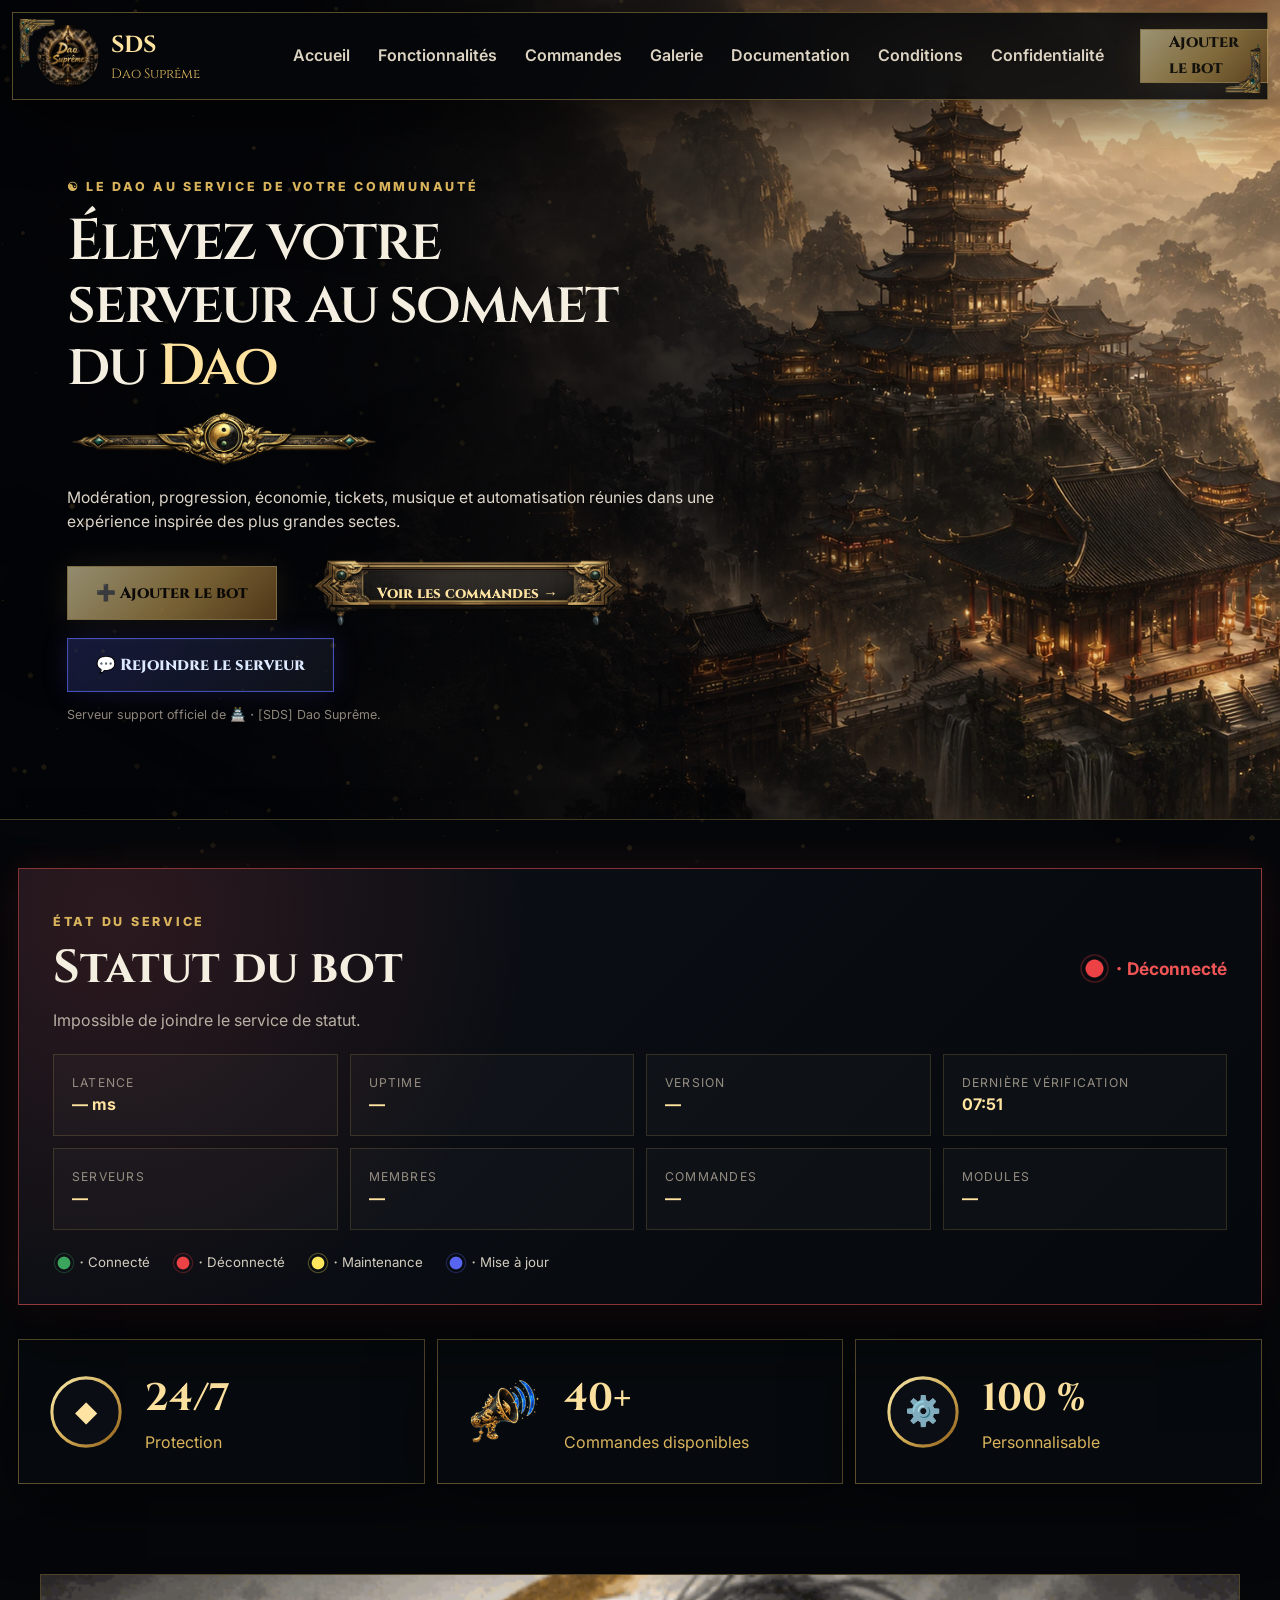
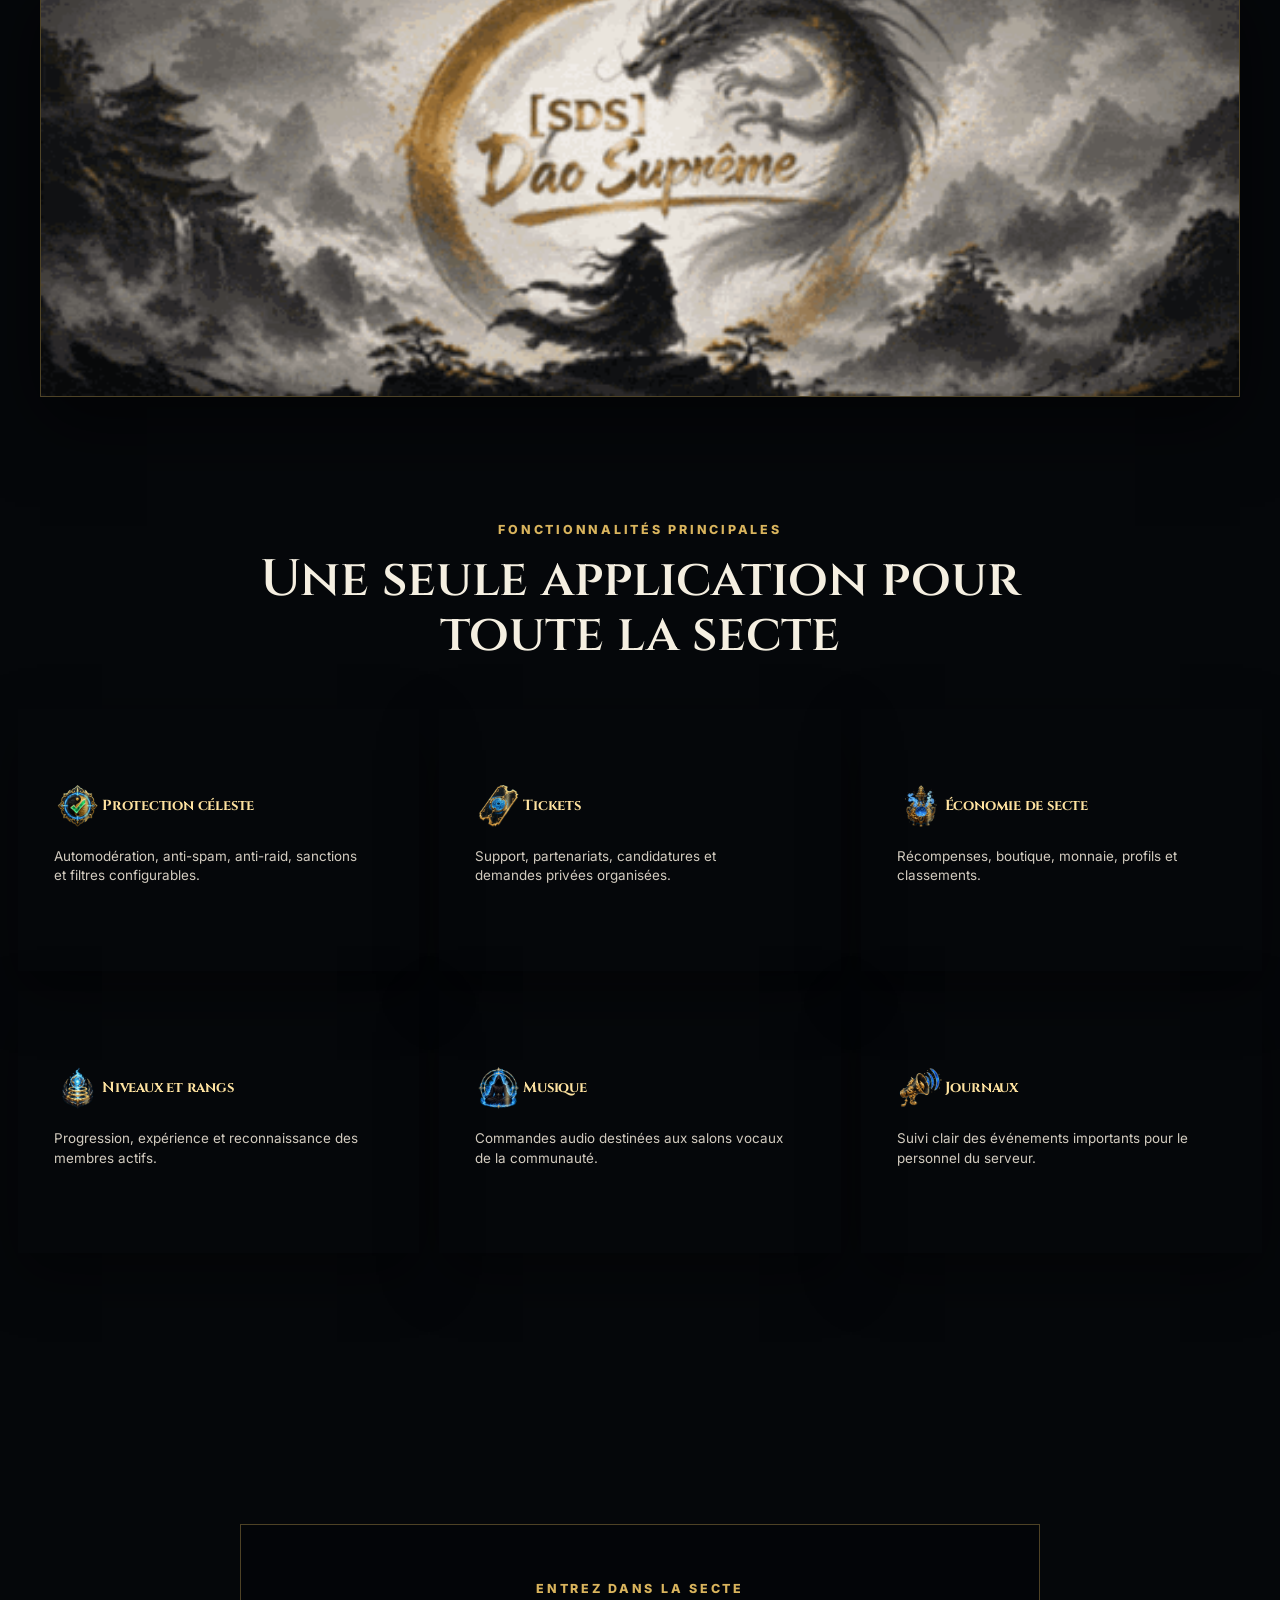
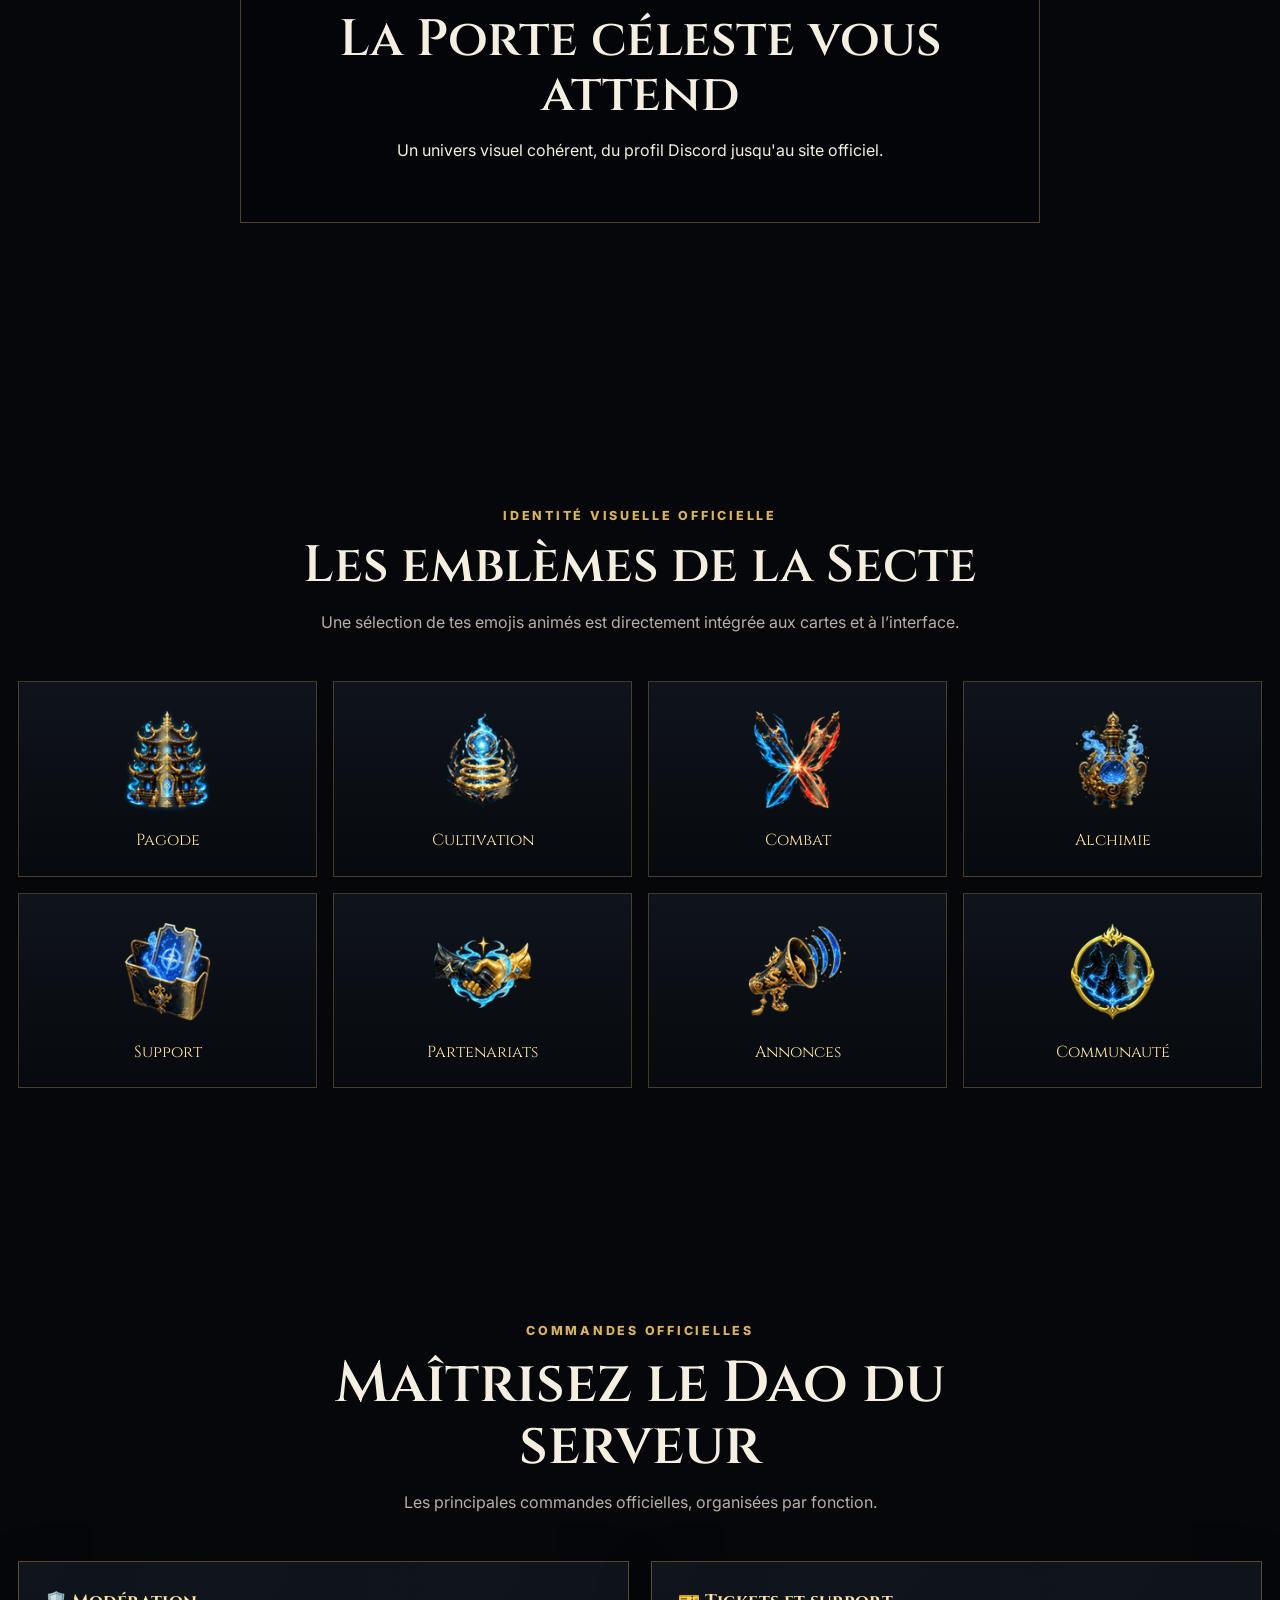
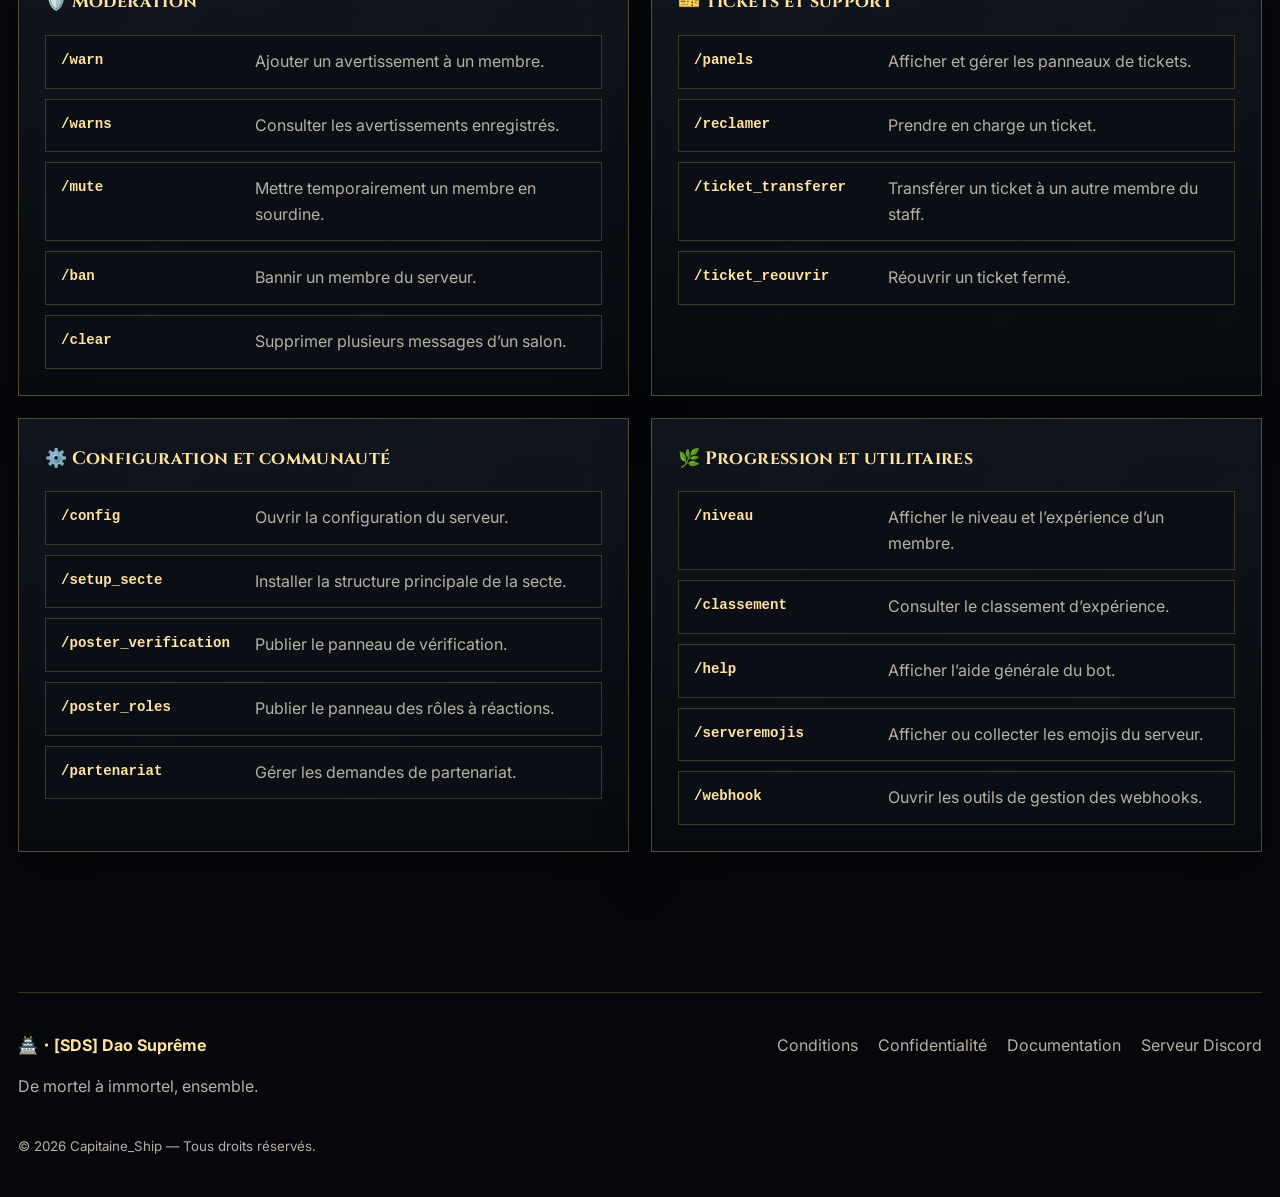
==== commit afa9e0e8: "Fix homepage proportions, feature cards and status layout" ====
--- a/index.html
+++ b/index.html
@@ -27,7 +27,7 @@
   <div class="hero-overlay"></div>
   <div class="hero-copy">
     <p class="kicker">☯ Le Dao au service de votre communauté</p>
-    <h1>Élevez votre serveur<br>au sommet du <span>Dao</span></h1>
+    <h1>Élevez votre<br>serveur au sommet<br>du <span>Dao</span></h1>
     <div class="divider"></div>
     <p class="lead">Modération, progression, économie, tickets, musique et automatisation réunies dans une expérience inspirée des plus grandes sectes.</p>
     <div class="actions hero-actions">
--- a/css/style.css
+++ b/css/style.css
@@ -706,3 +706,223 @@
     grid-template-columns:1fr;
   }
 }
+
+
+/* =========================================================
+   V3.7 — Correction des proportions constatées en navigateur
+   ========================================================= */
+
+/* HERO : titre plus petit et décor de droite de nouveau visible */
+.hero{
+  min-height:820px !important;
+  padding:165px clamp(36px,5.2vw,96px) 82px !important;
+  background-position:66% center !important;
+}
+
+.hero-copy{
+  width:min(700px,44vw) !important;
+  max-width:700px !important;
+}
+
+.hero h1{
+  width:100% !important;
+  max-width:700px !important;
+  margin:14px 0 10px !important;
+  font-size:clamp(3.15rem,3.85vw,4.65rem) !important;
+  line-height:1.08 !important;
+  letter-spacing:-.035em !important;
+}
+
+.hero .divider{
+  width:min(470px,78%) !important;
+  height:62px !important;
+}
+
+.hero .lead{
+  max-width:680px !important;
+  font-size:clamp(.98rem,1.05vw,1.12rem) !important;
+  line-height:1.55 !important;
+}
+
+.hero-actions{
+  width:min(720px,100%);
+  column-gap:20px !important;
+  row-gap:18px !important;
+}
+
+.hero-actions .dark-btn{
+  min-width:342px !important;
+  padding:0 42px !important;
+  font-size:.91rem !important;
+  white-space:nowrap !important;
+}
+
+.hero-actions .server-btn{
+  flex-basis:auto;
+}
+
+/* CARTES : suppression des grandes bandes vides au-dessus et en dessous */
+.cards article{
+  min-height:0 !important;
+  aspect-ratio:1.53 / 1 !important;
+  padding:76px 42px 56px !important;
+  background:transparent !important;
+  overflow:visible !important;
+}
+
+.cards article::after{
+  inset:0 !important;
+  opacity:.9 !important;
+  background-size:100% 100% !important;
+}
+
+.feature-title{
+  min-height:54px !important;
+  margin:0 0 14px !important;
+  padding-left:0 !important;
+  gap:0 !important;
+}
+
+.feature-title img{
+  width:48px !important;
+  height:48px !important;
+  transform:none !important;
+}
+
+.feature-title h3{
+  font-size:clamp(.91rem,1.12vw,1.13rem) !important;
+  line-height:1.08 !important;
+  letter-spacing:-.015em !important;
+}
+
+.cards article p{
+  margin:0 !important;
+  max-width:94%;
+  font-size:clamp(.84rem,.94vw,.98rem) !important;
+  line-height:1.45 !important;
+}
+
+/* BOUTONS : aucun texte ne dépasse du cadre SVG */
+.dark-btn{
+  white-space:nowrap !important;
+}
+
+.dark-btn::before{
+  inset:-10px -23px !important;
+}
+
+/* STATUT : icônes GIF/WebP plus discrètes et parfaitement collées au point médian */
+.status-current{
+  gap:0 !important;
+}
+
+.status-current img{
+  width:31px !important;
+  height:31px !important;
+  margin:0 !important;
+}
+
+.status-current strong{
+  margin:0 !important;
+  padding:0 !important;
+}
+
+.status-legend{
+  gap:22px !important;
+}
+
+.status-legend span{
+  gap:0 !important;
+  margin:0 !important;
+  padding:0 !important;
+  font-size:.83rem !important;
+}
+
+.status-legend span img{
+  width:22px !important;
+  height:22px !important;
+  margin:0 !important;
+  padding:0 !important;
+}
+
+/* Les statistiques statiques restent sous le statut sans chevauchement */
+.stats{
+  margin-top:34px !important;
+}
+
+@media(max-width:1300px){
+  .hero-copy{
+    width:min(680px,53vw) !important;
+  }
+
+  .hero h1{
+    font-size:clamp(3rem,4.5vw,4.35rem) !important;
+  }
+
+  .cards article{
+    padding:70px 36px 50px !important;
+  }
+}
+
+@media(max-width:980px){
+  .hero{
+    min-height:720px !important;
+    padding:145px 28px 70px !important;
+  }
+
+  .hero-copy{
+    width:min(700px,100%) !important;
+  }
+
+  .hero h1{
+    max-width:650px !important;
+    font-size:clamp(3rem,7vw,4.15rem) !important;
+  }
+
+  .cards article{
+    aspect-ratio:1.6 / 1 !important;
+    padding:78px 48px 56px !important;
+  }
+}
+
+@media(max-width:600px){
+  .hero{
+    min-height:auto !important;
+    padding:125px 22px 58px !important;
+  }
+
+  .hero h1{
+    font-size:clamp(2.55rem,12vw,3.35rem) !important;
+  }
+
+  .hero-actions .dark-btn{
+    min-width:0 !important;
+    width:100% !important;
+    padding:0 24px !important;
+    font-size:.82rem !important;
+  }
+
+  .cards article{
+    aspect-ratio:auto !important;
+    min-height:285px !important;
+    padding:68px 28px 48px !important;
+  }
+
+  .feature-title img{
+    width:42px !important;
+    height:42px !important;
+  }
+
+  .feature-title h3{
+    font-size:.96rem !important;
+  }
+
+  .status-current img{
+    width:27px !important;
+    height:27px !important;
+  }
+
+  .status-legend{
+    gap:10px !important;
+  }
+}
